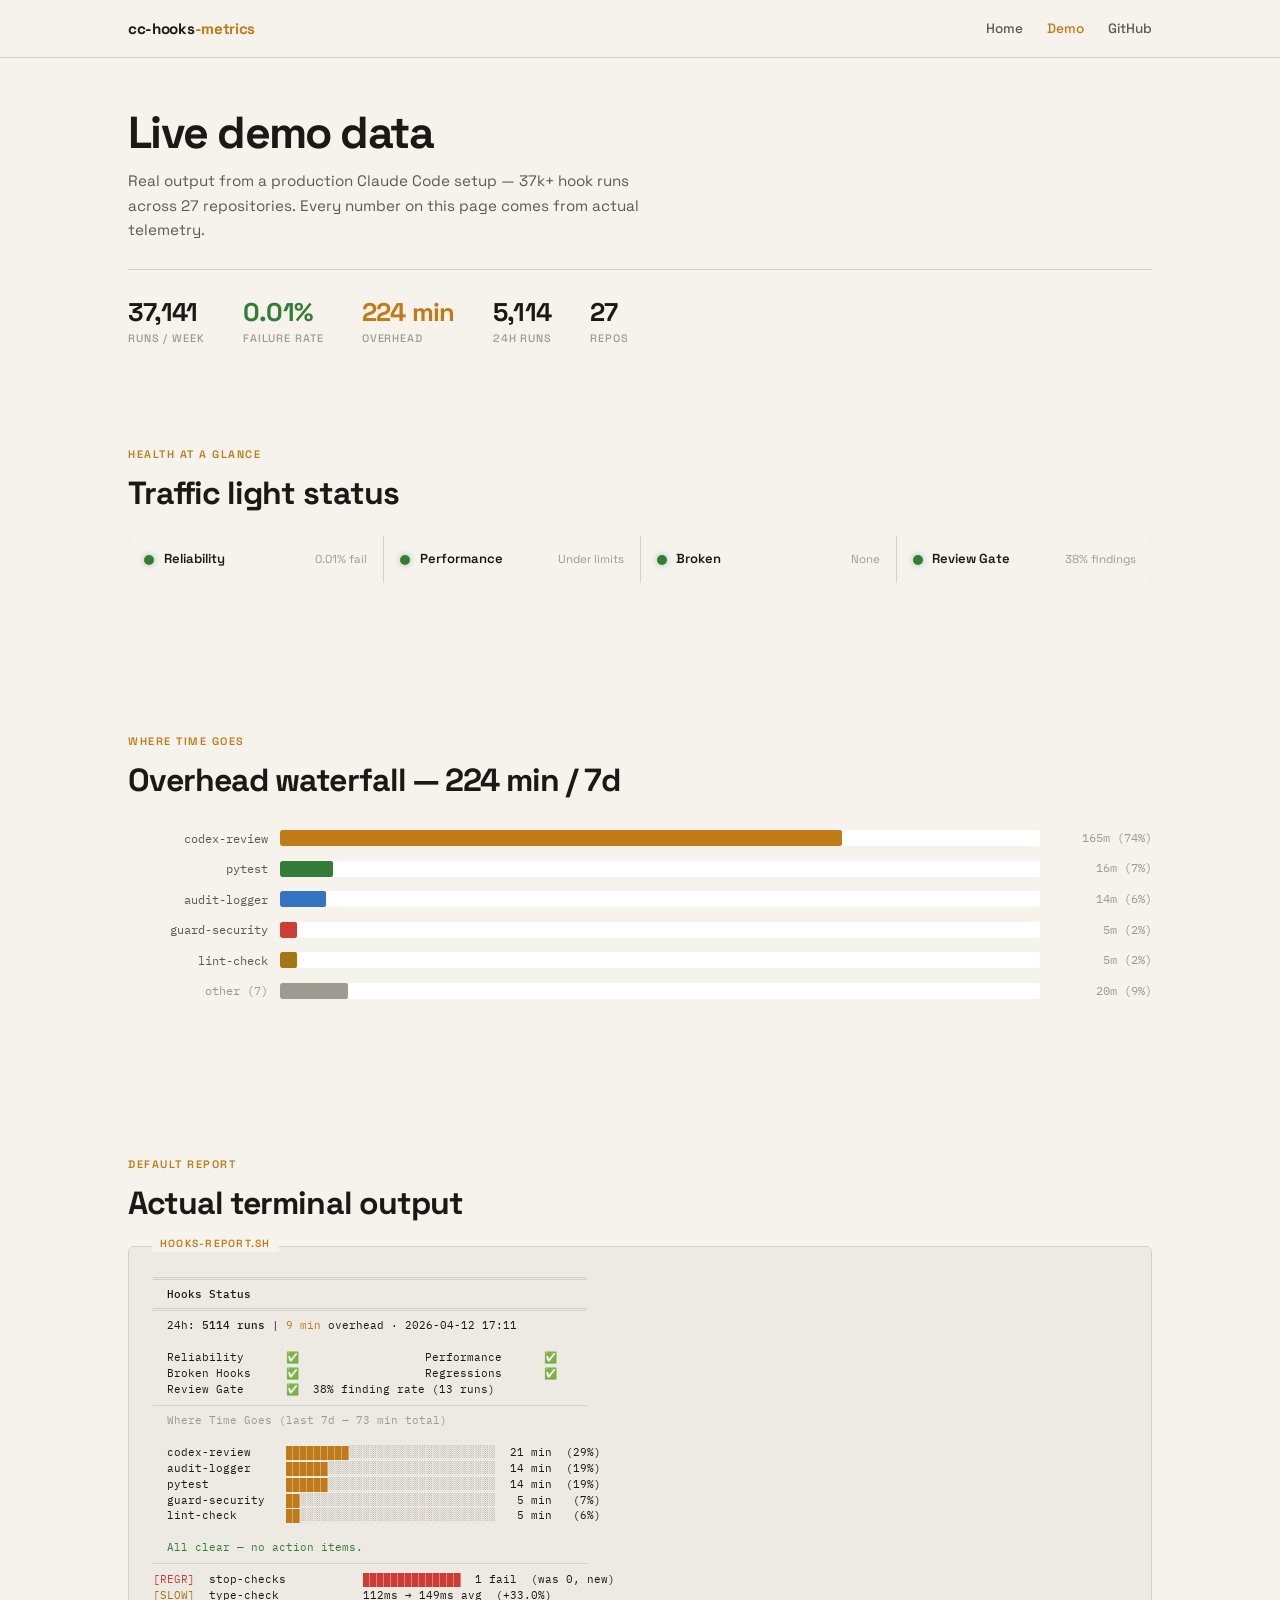
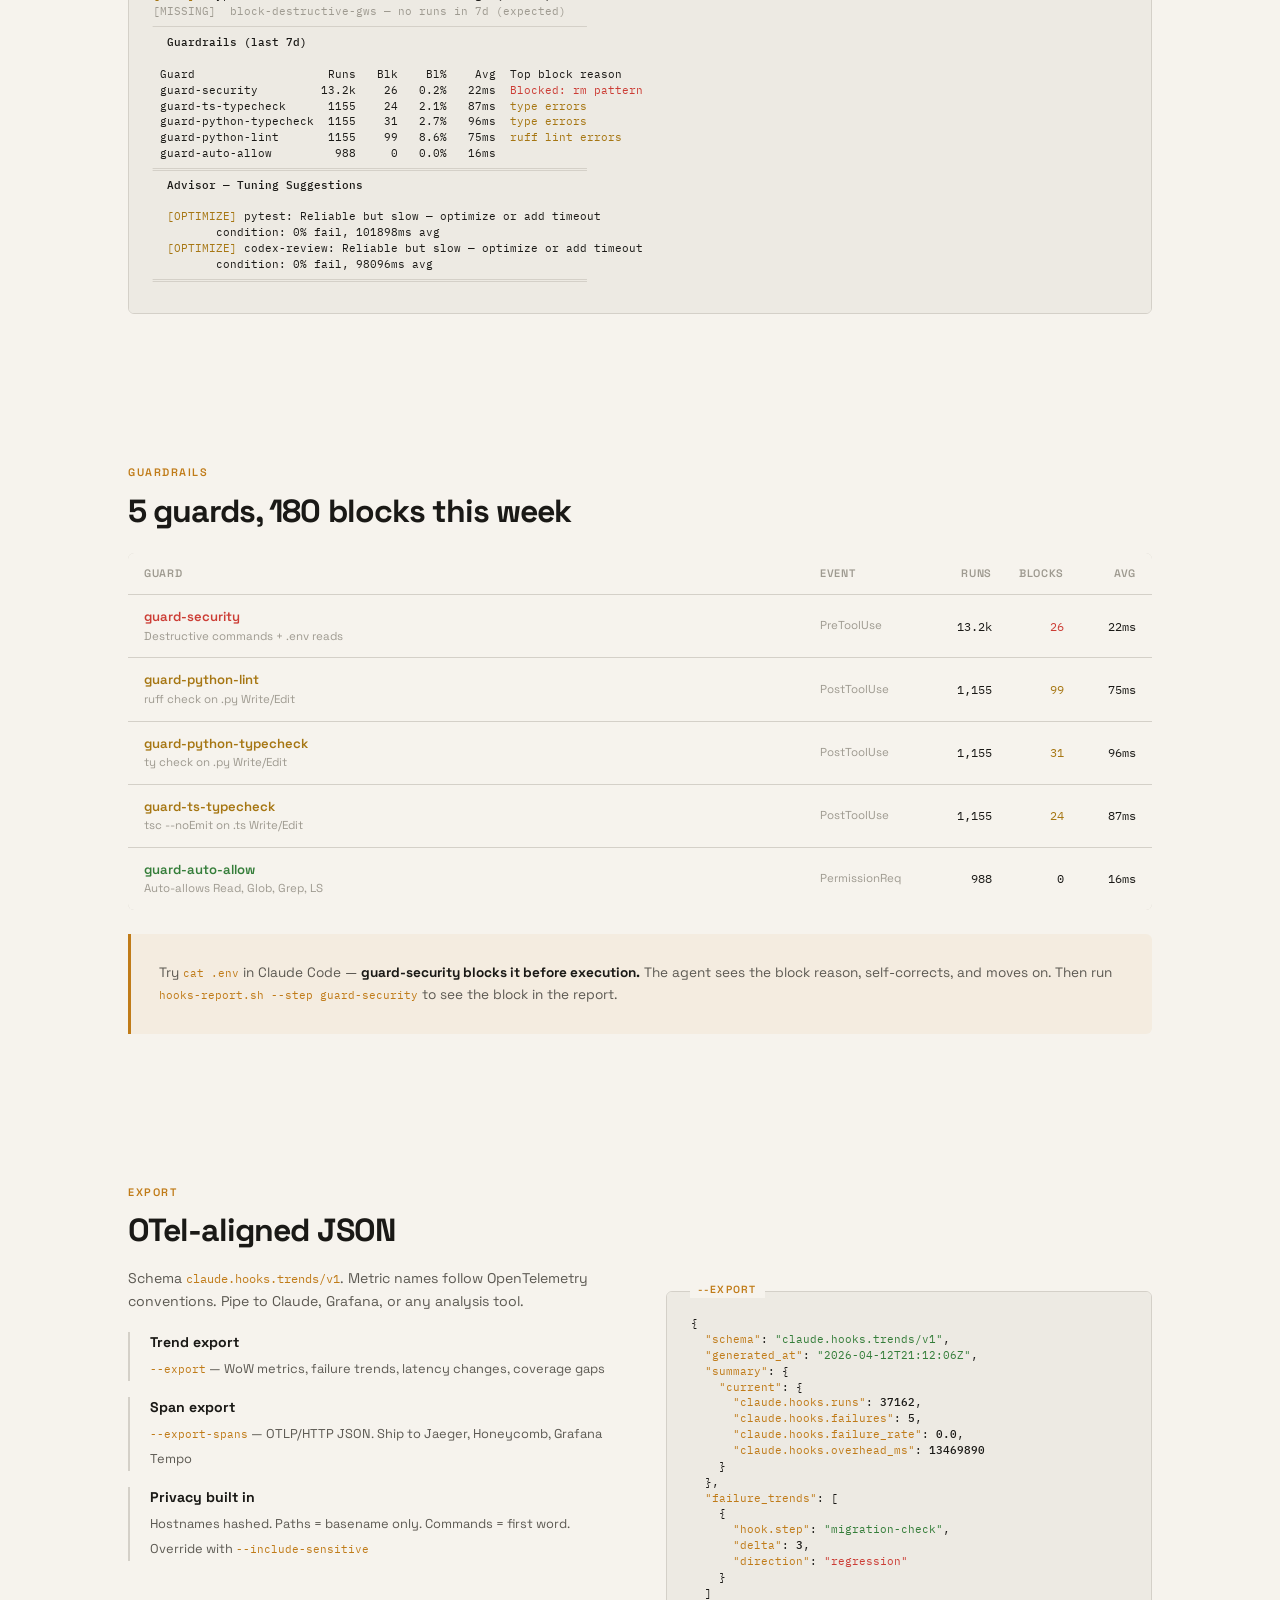
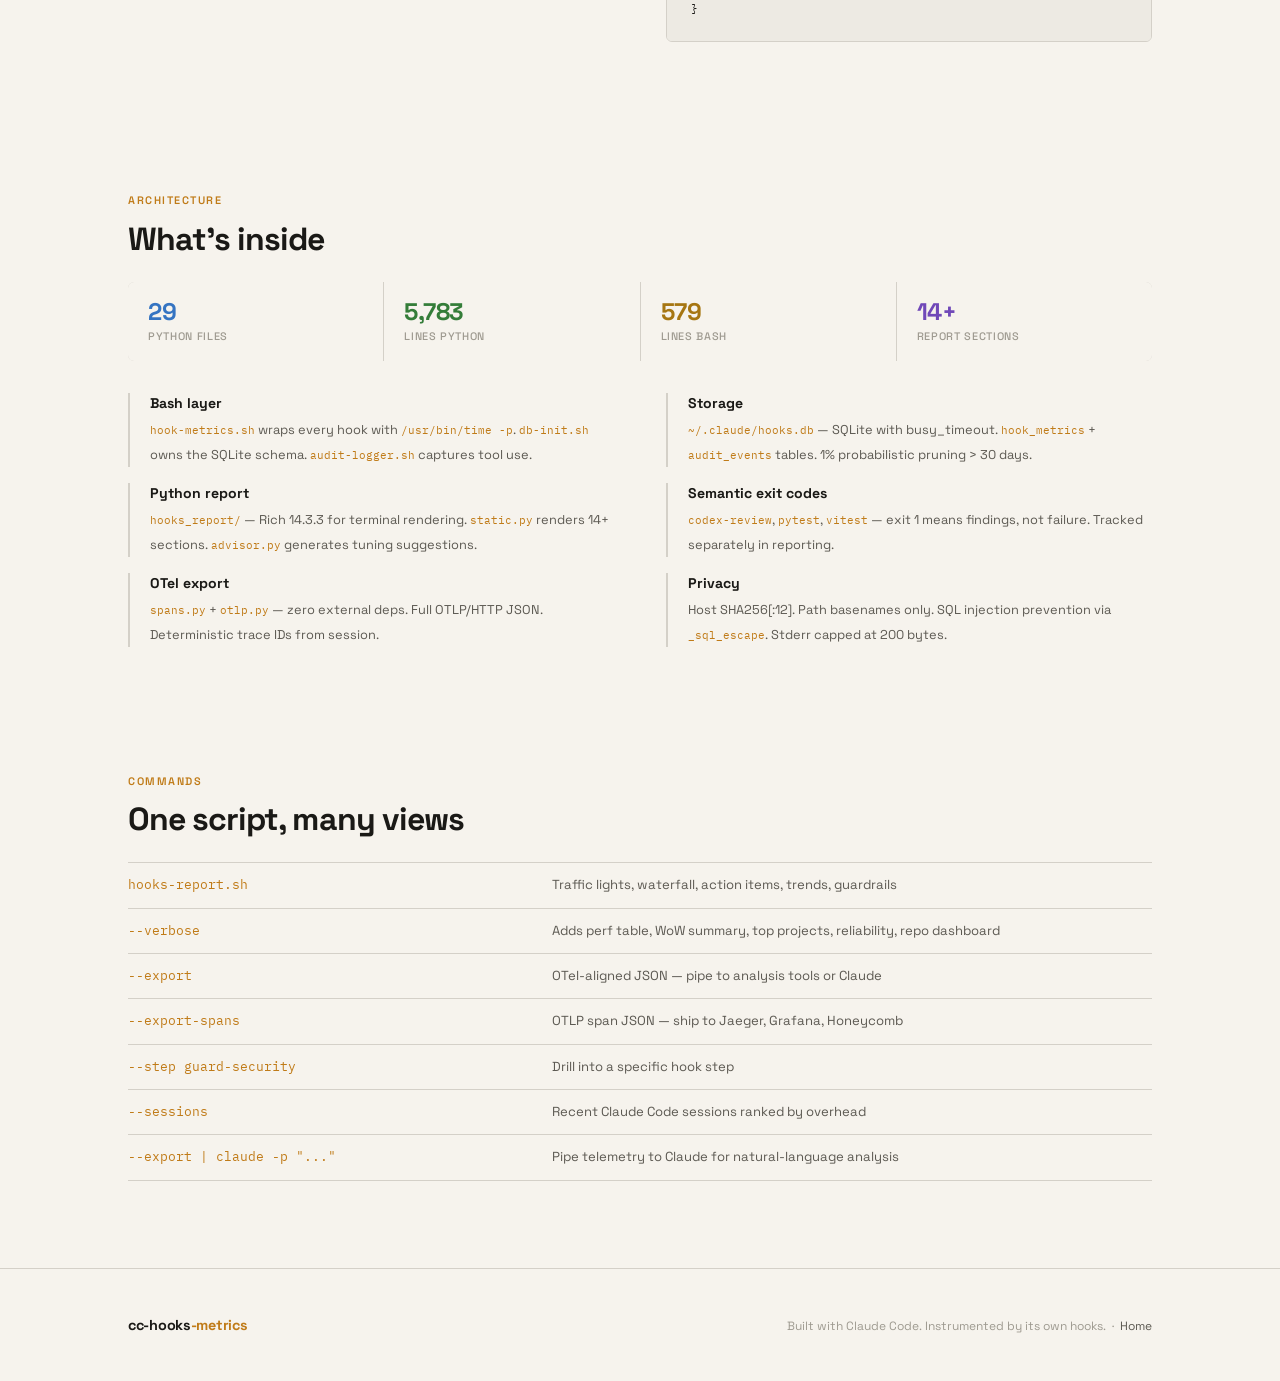
==== docs/demo.html @ d6f10c7b "docs: add design context and live demo pages Added design system documentation (users, brand persona" ====
<!DOCTYPE html>
<html lang="en">
<head>
<meta charset="UTF-8">
<meta name="viewport" content="width=device-width, initial-scale=1.0">
<title>cc-hooks-metrics — Live Demo</title>
<meta name="description" content="Live data from a production Claude Code setup — 37k+ hook runs, 5 guardrails, real terminal output.">
<link rel="preconnect" href="https://fonts.googleapis.com">
<link rel="preconnect" href="https://fonts.gstatic.com" crossorigin>
<link href="https://fonts.googleapis.com/css2?family=Space+Grotesk:wght@400;500;600;700&family=IBM+Plex+Mono:wght@400;500&display=swap" rel="stylesheet">
<style>
  /* ═══════════════════════════════════════
     SHARED THEME — warm observatory
     ═══════════════════════════════════════ */
  :root {
    color-scheme: dark light;
    --bg:           #0f0f0f;
    --bg-raised:    #1a1a18;
    --bg-inset:     #090908;
    --border:       #2a2a26;
    --text:         #ece8e0;
    --text-sub:     #9e9a90;
    --text-faint:   #5c5952;
    --accent:       #e09832;
    --accent-dim:   #b87a24;
    --accent-bg:    rgba(224,152,50,0.08);
    --red:          #e5534b;
    --green:        #57ab5a;
    --yellow:       #c69026;
    --blue:         #539bf5;
    --purple:       #986ee2;
    --code-bg:      #141412;
  }
  @media (prefers-color-scheme: light) {
    :root {
      --bg:           #f6f3ed;
      --bg-raised:    #ffffff;
      --bg-inset:     #edeae3;
      --border:       #d4d0c8;
      --text:         #1a1916;
      --text-sub:     #5c5952;
      --text-faint:   #9e9a90;
      --accent:       #c07b18;
      --accent-dim:   #9e6510;
      --accent-bg:    rgba(192,123,24,0.06);
      --red:          #cc3d35;
      --green:        #347d39;
      --yellow:       #a67612;
      --blue:         #3574c2;
      --purple:       #7048b8;
      --code-bg:      #edeae3;
    }
  }

  /* ═══════════════════════════════════════
     RESET + BASE
     ═══════════════════════════════════════ */
  *, *::before, *::after { margin: 0; padding: 0; box-sizing: border-box; }
  body {
    font-family: 'Space Grotesk', system-ui, sans-serif;
    background: var(--bg);
    color: var(--text);
    line-height: 1.55;
    -webkit-font-smoothing: antialiased;
    overflow-x: hidden;
  }
  ::selection { background: var(--accent); color: var(--bg); }

  .wrap {
    max-width: 1120px;
    margin: 0 auto;
    padding-inline: clamp(1.25rem, 4vw, 3rem);
  }
  .mono {
    font-family: 'IBM Plex Mono', monospace;
    font-size: 0.88em;
  }

  /* ═══════════════════════════════════════
     NAV
     ═══════════════════════════════════════ */
  nav {
    position: fixed;
    top: 0; left: 0; right: 0;
    z-index: 100;
    padding: 1rem 0;
    background: color-mix(in oklch, var(--bg) 85%, transparent);
    backdrop-filter: blur(12px);
    -webkit-backdrop-filter: blur(12px);
    border-bottom: 1px solid var(--border);
  }
  nav .wrap { display: flex; align-items: center; justify-content: space-between; }
  nav .logo {
    font-weight: 700; font-size: 0.95rem; letter-spacing: -0.02em;
    text-decoration: none; color: var(--text);
  }
  nav .logo span { color: var(--accent); }
  nav .links { display: flex; gap: 1.5rem; align-items: center; list-style: none; }
  nav .links a {
    color: var(--text-sub); text-decoration: none; font-size: 0.85rem;
    font-weight: 500; transition: color 0.15s;
  }
  nav .links a:hover { color: var(--text); }
  nav .links a.active { color: var(--accent); }

  /* ═══════════════════════════════════════
     HERO — compact for demo page
     ═══════════════════════════════════════ */
  .hero {
    padding-top: clamp(6rem, 12vh, 8rem);
    padding-bottom: clamp(2rem, 4vh, 3rem);
  }
  .hero h1 {
    font-size: clamp(1.8rem, 4vw, 2.8rem);
    font-weight: 700;
    line-height: 1.1;
    letter-spacing: -0.035em;
    margin-bottom: 0.75rem;
  }
  .hero p {
    font-size: clamp(0.95rem, 1.1vw, 1.05rem);
    color: var(--text-sub);
    max-width: 52ch;
    line-height: 1.6;
  }

  /* ═══════════════════════════════════════
     TICKER
     ═══════════════════════════════════════ */
  .ticker {
    display: flex;
    gap: clamp(1.5rem, 3vw, 3rem);
    padding-top: clamp(1.5rem, 3vh, 2rem);
    margin-top: clamp(1.5rem, 3vh, 2rem);
    border-top: 1px solid var(--border);
    flex-wrap: wrap;
  }
  .ticker-item { display: flex; flex-direction: column; }
  .ticker-val {
    font-size: clamp(1.4rem, 2vw, 1.8rem);
    font-weight: 700; letter-spacing: -0.03em; line-height: 1.2;
  }
  .ticker-label {
    font-size: 0.68rem; font-weight: 500; text-transform: uppercase;
    letter-spacing: 0.08em; color: var(--text-faint); margin-top: 0.15rem;
  }

  /* ═══════════════════════════════════════
     SECTIONS
     ═══════════════════════════════════════ */
  .section { padding-block: clamp(3rem, 7vh, 5rem); }
  .section-label {
    font-size: 0.68rem; font-weight: 600; text-transform: uppercase;
    letter-spacing: 0.14em; color: var(--accent); margin-bottom: 0.75rem;
  }
  .section h2 {
    font-size: clamp(1.4rem, 2.5vw, 2rem);
    font-weight: 700; letter-spacing: -0.03em; line-height: 1.15;
    margin-bottom: clamp(1rem, 2vh, 1.5rem);
  }

  /* ═══════════════════════════════════════
     TRAFFIC LIGHTS
     ═══════════════════════════════════════ */
  .traffic-grid {
    display: flex;
    gap: 0;
    margin: 1.5rem 0;
    background: var(--border);
    border-radius: 6px;
    overflow: hidden;
  }
  .traffic-item {
    flex: 1;
    display: flex;
    align-items: center;
    gap: 0.6rem;
    padding: 0.85rem 1rem;
    background: var(--bg);
    min-width: 0;
  }
  .traffic-item + .traffic-item { border-left: 1px solid var(--border); }
  @media (max-width: 700px) {
    .traffic-grid { flex-direction: column; }
    .traffic-item + .traffic-item { border-left: none; border-top: 1px solid var(--border); }
  }
  .tl-dot {
    width: 10px; height: 10px; border-radius: 50%; flex-shrink: 0;
  }
  .tl-dot.green { background: var(--green); box-shadow: 0 0 6px color-mix(in oklch, var(--green) 40%, transparent); }
  .tl-dot.yellow { background: var(--yellow); box-shadow: 0 0 6px color-mix(in oklch, var(--yellow) 40%, transparent); }
  .tl-name { font-size: 0.82rem; font-weight: 600; white-space: nowrap; }
  .tl-detail { font-size: 0.72rem; color: var(--text-faint); margin-left: auto; white-space: nowrap; }

  /* ═══════════════════════════════════════
     WATERFALL BARS
     ═══════════════════════════════════════ */
  .waterfall { margin: 1.5rem 0; }
  .wf-row {
    display: grid;
    grid-template-columns: 140px 1fr 100px;
    gap: 0.75rem;
    align-items: center;
    padding: 0.35rem 0;
  }
  @media (max-width: 600px) {
    .wf-row { grid-template-columns: 100px 1fr 70px; }
  }
  .wf-label {
    font-family: 'IBM Plex Mono', monospace;
    font-size: 0.78rem;
    text-align: right;
    color: var(--text-sub);
  }
  .wf-track {
    height: 16px;
    background: var(--bg-raised);
    border-radius: 2px;
    overflow: hidden;
  }
  .wf-fill {
    height: 100%;
    border-radius: 2px;
    background: var(--accent);
  }
  .wf-val {
    font-family: 'IBM Plex Mono', monospace;
    font-size: 0.75rem;
    color: var(--text-faint);
    text-align: right;
  }

  /* ═══════════════════════════════════════
     SPECIMEN — terminal output
     ═══════════════════════════════════════ */
  .specimen { position: relative; margin: 1.5rem 0; }
  .specimen-label {
    position: absolute; top: -0.6rem; left: 1.5rem;
    font-size: 0.65rem; font-weight: 600; text-transform: uppercase;
    letter-spacing: 0.12em; color: var(--accent);
    background: var(--bg); padding: 0 0.5rem; z-index: 1;
  }
  .specimen-frame {
    border: 1px solid var(--border); border-radius: 6px; overflow: hidden;
  }
  .specimen-frame pre {
    font-family: 'IBM Plex Mono', monospace;
    font-size: clamp(0.66rem, 0.8vw, 0.75rem);
    line-height: 1.5;
    padding: clamp(1rem, 2vw, 1.5rem);
    overflow-x: auto;
    background: var(--code-bg);
    color: var(--text);
  }
  .s-dim    { color: var(--text-faint); }
  .s-accent { color: var(--accent); }
  .s-green  { color: var(--green); }
  .s-red    { color: var(--red); }
  .s-yellow { color: var(--yellow); }
  .s-blue   { color: var(--blue); }
  .s-bold   { font-weight: 500; }
  .s-line   { color: var(--border); }

  /* ═══════════════════════════════════════
     GUARDRAILS — stacked rows
     ═══════════════════════════════════════ */
  .guards {
    display: flex; flex-direction: column; gap: 1px;
    background: var(--border); border-radius: 6px; overflow: hidden;
    margin: 1.5rem 0;
  }
  .guard-row {
    display: grid;
    grid-template-columns: 1fr 100px 60px 60px 60px;
    gap: 0.75rem;
    padding: 0.75rem 1rem;
    background: var(--bg);
    align-items: center;
    transition: background 0.15s;
    font-size: 0.82rem;
  }
  .guard-row:hover { background: var(--bg-raised); }
  .guard-head { color: var(--text-faint); font-size: 0.68rem; font-weight: 600; text-transform: uppercase; letter-spacing: 0.06em; }
  .guard-head.guard-row:hover { background: var(--bg); }
  @media (max-width: 650px) {
    .guard-row { grid-template-columns: 1fr 60px 60px; }
    .guard-row .hide-sm { display: none; }
  }
  .g-name { font-weight: 600; }
  .g-sub { font-size: 0.72rem; color: var(--text-faint); }
  .g-val { font-family: 'IBM Plex Mono', monospace; font-size: 0.78rem; text-align: right; }

  /* ═══════════════════════════════════════
     DATA GRID — stats in 2-col
     ═══════════════════════════════════════ */
  .data-two {
    display: grid;
    grid-template-columns: 1fr 1fr;
    gap: clamp(2rem, 4vw, 4rem);
    align-items: start;
  }
  @media (max-width: 768px) {
    .data-two { grid-template-columns: 1fr; }
  }

  /* ═══════════════════════════════════════
     CALLOUT
     ═══════════════════════════════════════ */
  .callout {
    padding: clamp(1.25rem, 2.5vw, 1.75rem);
    border-left: 3px solid var(--accent);
    background: var(--accent-bg);
    border-radius: 0 6px 6px 0;
    margin: 1.5rem 0;
    font-size: 0.85rem;
    color: var(--text-sub);
    line-height: 1.6;
  }
  .callout strong { color: var(--text); }
  .callout code {
    font-family: 'IBM Plex Mono', monospace;
    font-size: 0.84em; color: var(--accent);
  }

  /* ═══════════════════════════════════════
     ARCH LIST
     ═══════════════════════════════════════ */
  .arch-list {
    list-style: none;
    display: flex;
    flex-direction: column;
    gap: 1rem;
  }
  .arch-list li {
    padding-left: 1.25rem;
    border-left: 2px solid var(--border);
    transition: border-color 0.2s;
  }
  .arch-list li:hover { border-left-color: var(--accent); }
  .arch-list strong { display: block; font-size: 0.88rem; margin-bottom: 0.15rem; }
  .arch-list span { font-size: 0.8rem; color: var(--text-sub); line-height: 1.5; }
  .arch-list code {
    font-family: 'IBM Plex Mono', monospace;
    font-size: 0.84em; color: var(--accent);
  }

  /* ═══════════════════════════════════════
     COMMANDS
     ═══════════════════════════════════════ */
  .cmd-list { display: flex; flex-direction: column; margin: 1.5rem 0; }
  .cmd-row {
    display: grid; grid-template-columns: 1fr 1.5fr;
    gap: 1.5rem; padding: 0.75rem 0;
    border-bottom: 1px solid var(--border); align-items: baseline;
  }
  .cmd-row:first-child { border-top: 1px solid var(--border); }
  @media (max-width: 600px) { .cmd-row { grid-template-columns: 1fr; gap: 0.2rem; } }
  .cmd-code { font-family: 'IBM Plex Mono', monospace; font-size: 0.82rem; color: var(--accent); }
  .cmd-desc { font-size: 0.82rem; color: var(--text-sub); }

  /* ═══════════════════════════════════════
     NUMBERS ROW
     ═══════════════════════════════════════ */
  .numbers {
    display: flex;
    gap: 0;
    background: var(--border);
    border-radius: 6px;
    overflow: hidden;
    margin: 1.5rem 0;
    flex-wrap: wrap;
  }
  .num-item {
    flex: 1;
    min-width: 100px;
    padding: 1rem 1.25rem;
    background: var(--bg);
    border-right: 1px solid var(--border);
  }
  .num-item:last-child { border-right: none; }
  .num-val {
    font-size: 1.5rem; font-weight: 700; letter-spacing: -0.02em; line-height: 1.2;
  }
  .num-label {
    font-size: 0.68rem; font-weight: 500; text-transform: uppercase;
    letter-spacing: 0.06em; color: var(--text-faint); margin-top: 0.1rem;
  }

  /* ═══════════════════════════════════════
     FOOTER
     ═══════════════════════════════════════ */
  footer {
    padding: clamp(2.5rem, 5vh, 4rem) 0;
    border-top: 1px solid var(--border);
  }
  .footer-inner {
    display: flex; justify-content: space-between; align-items: baseline;
    flex-wrap: wrap; gap: 1rem;
  }
  footer .logo { font-weight: 700; font-size: 0.9rem; letter-spacing: -0.02em; }
  footer .logo span { color: var(--accent); }
  footer .meta { font-size: 0.75rem; color: var(--text-faint); }
  footer a { color: var(--text-sub); text-decoration: none; transition: color 0.15s; }
  footer a:hover { color: var(--text); }

  /* ═══════════════════════════════════════
     REVEAL ANIMATION
     ═══════════════════════════════════════ */
  @media (prefers-reduced-motion: no-preference) {
    .reveal {
      opacity: 0; transform: translateY(16px);
      transition: opacity 0.5s ease, transform 0.5s ease;
    }
    .reveal.visible { opacity: 1; transform: translateY(0); }
    .reveal-d1 { transition-delay: 0.08s; }
    .reveal-d2 { transition-delay: 0.16s; }
    .reveal-d3 { transition-delay: 0.24s; }
  }
  @media (prefers-reduced-motion: reduce) {
    .reveal { opacity: 1; transform: none; }
  }
</style>
</head>
<body>

<!-- NAV -->
<nav>
  <div class="wrap">
    <a class="logo" href="index.html">cc-hooks<span>-metrics</span></a>
    <ul class="links">
      <li><a href="index.html">Home</a></li>
      <li><a href="demo.html" class="active">Demo</a></li>
      <li><a href="https://github.com/randallnoval/cc-hooks-metrics">GitHub</a></li>
    </ul>
  </div>
</nav>

<!-- HERO -->
<section class="hero wrap">
  <h1 class="reveal">Live demo data</h1>
  <p class="reveal reveal-d1">Real output from a production Claude Code setup — 37k+ hook runs across 27 repositories. Every number on this page comes from actual telemetry.</p>
  <div class="ticker reveal reveal-d2">
    <div class="ticker-item">
      <span class="ticker-val">37,141</span>
      <span class="ticker-label">Runs / week</span>
    </div>
    <div class="ticker-item">
      <span class="ticker-val" style="color:var(--green)">0.01%</span>
      <span class="ticker-label">Failure rate</span>
    </div>
    <div class="ticker-item">
      <span class="ticker-val" style="color:var(--accent)">224 min</span>
      <span class="ticker-label">Overhead</span>
    </div>
    <div class="ticker-item">
      <span class="ticker-val">5,114</span>
      <span class="ticker-label">24h runs</span>
    </div>
    <div class="ticker-item">
      <span class="ticker-val">27</span>
      <span class="ticker-label">Repos</span>
    </div>
  </div>
</section>

<!-- HEALTH STATUS -->
<section class="section wrap">
  <div class="section-label reveal">Health at a glance</div>
  <h2 class="reveal">Traffic light status</h2>

  <div class="traffic-grid reveal reveal-d1">
    <div class="traffic-item">
      <div class="tl-dot green"></div>
      <span class="tl-name">Reliability</span>
      <span class="tl-detail">0.01% fail</span>
    </div>
    <div class="traffic-item">
      <div class="tl-dot green"></div>
      <span class="tl-name">Performance</span>
      <span class="tl-detail">Under limits</span>
    </div>
    <div class="traffic-item">
      <div class="tl-dot green"></div>
      <span class="tl-name">Broken</span>
      <span class="tl-detail">None</span>
    </div>
    <div class="traffic-item">
      <div class="tl-dot green"></div>
      <span class="tl-name">Review Gate</span>
      <span class="tl-detail">38% findings</span>
    </div>
  </div>
</section>

<!-- OVERHEAD WATERFALL -->
<section class="section wrap">
  <div class="section-label reveal">Where time goes</div>
  <h2 class="reveal">Overhead waterfall — 224 min / 7d</h2>

  <div class="waterfall reveal reveal-d1">
    <div class="wf-row">
      <span class="wf-label">codex-review</span>
      <div class="wf-track"><div class="wf-fill" style="width:74%;"></div></div>
      <span class="wf-val">165m (74%)</span>
    </div>
    <div class="wf-row">
      <span class="wf-label">pytest</span>
      <div class="wf-track"><div class="wf-fill" style="width:7%; background:var(--green);"></div></div>
      <span class="wf-val">16m (7%)</span>
    </div>
    <div class="wf-row">
      <span class="wf-label">audit-logger</span>
      <div class="wf-track"><div class="wf-fill" style="width:6%; background:var(--blue);"></div></div>
      <span class="wf-val">14m (6%)</span>
    </div>
    <div class="wf-row">
      <span class="wf-label">guard-security</span>
      <div class="wf-track"><div class="wf-fill" style="width:2.3%; background:var(--red);"></div></div>
      <span class="wf-val">5m (2%)</span>
    </div>
    <div class="wf-row">
      <span class="wf-label">lint-check</span>
      <div class="wf-track"><div class="wf-fill" style="width:2.2%; background:var(--yellow);"></div></div>
      <span class="wf-val">5m (2%)</span>
    </div>
    <div class="wf-row">
      <span class="wf-label" style="color:var(--text-faint)">other (7)</span>
      <div class="wf-track"><div class="wf-fill" style="width:9%; background:var(--text-faint);"></div></div>
      <span class="wf-val">20m (9%)</span>
    </div>
  </div>
</section>

<!-- TERMINAL OUTPUT -->
<section class="section wrap">
  <div class="section-label reveal">Default report</div>
  <h2 class="reveal">Actual terminal output</h2>

  <div class="specimen reveal reveal-d1">
    <span class="specimen-label">hooks-report.sh</span>
    <div class="specimen-frame">
      <pre><span class="s-line">══════════════════════════════════════════════════════════════</span>
<span class="s-bold">  Hooks Status</span>
<span class="s-line">══════════════════════════════════════════════════════════════</span>
  24h: <span class="s-bold">5114 runs</span> | <span class="s-accent">9 min</span> overhead · 2026-04-12 17:11

  Reliability      <span class="s-green">✅</span>                  Performance      <span class="s-green">✅</span>
  Broken Hooks     <span class="s-green">✅</span>                  Regressions      <span class="s-green">✅</span>
  Review Gate      <span class="s-green">✅</span>  38% finding rate (13 runs)
<span class="s-line">──────────────────────────────────────────────────────────────</span>
<span class="s-dim">  Where Time Goes (last 7d — 73 min total)</span>

  codex-review     <span class="s-accent">█████████</span><span class="s-dim">░░░░░░░░░░░░░░░░░░░░░</span>  21 min  (29%)
  audit-logger     <span class="s-accent">██████</span><span class="s-dim">░░░░░░░░░░░░░░░░░░░░░░░░</span>  14 min  (19%)
  pytest           <span class="s-accent">██████</span><span class="s-dim">░░░░░░░░░░░░░░░░░░░░░░░░</span>  14 min  (19%)
  guard-security   <span class="s-accent">██</span><span class="s-dim">░░░░░░░░░░░░░░░░░░░░░░░░░░░░</span>   5 min   (7%)
  lint-check       <span class="s-accent">██</span><span class="s-dim">░░░░░░░░░░░░░░░░░░░░░░░░░░░░</span>   5 min   (6%)

  <span class="s-green">All clear — no action items.</span>
<span class="s-line">──────────────────────────────────────────────────────────────</span>
<span class="s-red">[REGR]</span>  stop-checks           <span class="s-red">██████████████</span>  1 fail  (was 0, new)
<span class="s-yellow">[SLOW]</span>  type-check            112ms → 149ms avg  (+33.0%)
<span class="s-dim">[MISSING]  block-destructive-gws — no runs in 7d (expected)</span>
<span class="s-line">──────────────────────────────────────────────────────────────</span>
<span class="s-bold">  Guardrails (last 7d)</span>

 Guard                   Runs   Blk    Bl%    Avg  Top block reason
 guard-security         13.2k    26   0.2%   22ms  <span class="s-red">Blocked: rm pattern</span>
 guard-ts-typecheck      1155    24   2.1%   87ms  <span class="s-yellow">type errors</span>
 guard-python-typecheck  1155    31   2.7%   96ms  <span class="s-yellow">type errors</span>
 guard-python-lint       1155    99   8.6%   75ms  <span class="s-yellow">ruff lint errors</span>
 guard-auto-allow         988     0   0.0%   16ms
<span class="s-line">══════════════════════════════════════════════════════════════</span>
<span class="s-bold">  Advisor — Tuning Suggestions</span>

  <span class="s-yellow">[OPTIMIZE]</span> pytest: Reliable but slow — optimize or add timeout
         condition: 0% fail, 101898ms avg
  <span class="s-yellow">[OPTIMIZE]</span> codex-review: Reliable but slow — optimize or add timeout
         condition: 0% fail, 98096ms avg
<span class="s-line">══════════════════════════════════════════════════════════════</span></pre>
    </div>
  </div>
</section>

<!-- GUARDRAILS DETAIL -->
<section class="section wrap">
  <div class="section-label reveal">Guardrails</div>
  <h2 class="reveal">5 guards, 180 blocks this week</h2>

  <div class="guards reveal reveal-d1">
    <div class="guard-row guard-head">
      <div>Guard</div>
      <div class="hide-sm">Event</div>
      <div style="text-align:right">Runs</div>
      <div style="text-align:right">Blocks</div>
      <div style="text-align:right">Avg</div>
    </div>
    <div class="guard-row">
      <div>
        <div class="g-name" style="color:var(--red)">guard-security</div>
        <div class="g-sub">Destructive commands + .env reads</div>
      </div>
      <div class="g-sub hide-sm">PreToolUse</div>
      <div class="g-val">13.2k</div>
      <div class="g-val" style="color:var(--red)">26</div>
      <div class="g-val">22ms</div>
    </div>
    <div class="guard-row">
      <div>
        <div class="g-name" style="color:var(--yellow)">guard-python-lint</div>
        <div class="g-sub">ruff check on .py Write/Edit</div>
      </div>
      <div class="g-sub hide-sm">PostToolUse</div>
      <div class="g-val">1,155</div>
      <div class="g-val" style="color:var(--yellow)">99</div>
      <div class="g-val">75ms</div>
    </div>
    <div class="guard-row">
      <div>
        <div class="g-name" style="color:var(--yellow)">guard-python-typecheck</div>
        <div class="g-sub">ty check on .py Write/Edit</div>
      </div>
      <div class="g-sub hide-sm">PostToolUse</div>
      <div class="g-val">1,155</div>
      <div class="g-val" style="color:var(--yellow)">31</div>
      <div class="g-val">96ms</div>
    </div>
    <div class="guard-row">
      <div>
        <div class="g-name" style="color:var(--yellow)">guard-ts-typecheck</div>
        <div class="g-sub">tsc --noEmit on .ts Write/Edit</div>
      </div>
      <div class="g-sub hide-sm">PostToolUse</div>
      <div class="g-val">1,155</div>
      <div class="g-val" style="color:var(--yellow)">24</div>
      <div class="g-val">87ms</div>
    </div>
    <div class="guard-row">
      <div>
        <div class="g-name" style="color:var(--green)">guard-auto-allow</div>
        <div class="g-sub">Auto-allows Read, Glob, Grep, LS</div>
      </div>
      <div class="g-sub hide-sm">PermissionReq</div>
      <div class="g-val">988</div>
      <div class="g-val">0</div>
      <div class="g-val">16ms</div>
    </div>
  </div>

  <div class="callout reveal">
    Try <code>cat .env</code> in Claude Code — <strong>guard-security blocks it before execution.</strong>
    The agent sees the block reason, self-corrects, and moves on. Then run
    <code>hooks-report.sh --step guard-security</code> to see the block in the report.
  </div>
</section>

<!-- JSON EXPORT -->
<section class="section wrap">
  <div class="section-label reveal">Export</div>
  <h2 class="reveal">OTel-aligned JSON</h2>

  <div class="data-two">
    <div>
      <p style="color:var(--text-sub); font-size:0.88rem; line-height:1.6; margin-bottom:1.25rem;" class="reveal">
        Schema <code class="mono" style="color:var(--accent)">claude.hooks.trends/v1</code>. Metric names follow OpenTelemetry conventions. Pipe to Claude, Grafana, or any analysis tool.
      </p>
      <ul class="arch-list">
        <li class="reveal">
          <strong>Trend export</strong>
          <span><code>--export</code> — WoW metrics, failure trends, latency changes, coverage gaps</span>
        </li>
        <li class="reveal reveal-d1">
          <strong>Span export</strong>
          <span><code>--export-spans</code> — OTLP/HTTP JSON. Ship to Jaeger, Honeycomb, Grafana Tempo</span>
        </li>
        <li class="reveal reveal-d2">
          <strong>Privacy built in</strong>
          <span>Hostnames hashed. Paths = basename only. Commands = first word. Override with <code>--include-sensitive</code></span>
        </li>
      </ul>
    </div>
    <div class="specimen reveal">
      <span class="specimen-label">--export</span>
      <div class="specimen-frame">
        <pre>{
  <span class="s-accent">"schema"</span>: <span class="s-green">"claude.hooks.trends/v1"</span>,
  <span class="s-accent">"generated_at"</span>: <span class="s-green">"2026-04-12T21:12:06Z"</span>,
  <span class="s-accent">"summary"</span>: {
    <span class="s-accent">"current"</span>: {
      <span class="s-accent">"claude.hooks.runs"</span>: <span class="s-bold">37162</span>,
      <span class="s-accent">"claude.hooks.failures"</span>: <span class="s-bold">5</span>,
      <span class="s-accent">"claude.hooks.failure_rate"</span>: <span class="s-bold">0.0</span>,
      <span class="s-accent">"claude.hooks.overhead_ms"</span>: <span class="s-bold">13469890</span>
    }
  },
  <span class="s-accent">"failure_trends"</span>: [
    {
      <span class="s-accent">"hook.step"</span>: <span class="s-green">"migration-check"</span>,
      <span class="s-accent">"delta"</span>: <span class="s-bold">3</span>,
      <span class="s-accent">"direction"</span>: <span class="s-red">"regression"</span>
    }
  ]
}</pre>
      </div>
    </div>
  </div>
</section>

<!-- ARCHITECTURE -->
<section class="section wrap">
  <div class="section-label reveal">Architecture</div>
  <h2 class="reveal">What's inside</h2>

  <div class="numbers reveal reveal-d1">
    <div class="num-item">
      <div class="num-val" style="color:var(--blue)">29</div>
      <div class="num-label">Python files</div>
    </div>
    <div class="num-item">
      <div class="num-val" style="color:var(--green)">5,783</div>
      <div class="num-label">Lines Python</div>
    </div>
    <div class="num-item">
      <div class="num-val" style="color:var(--yellow)">579</div>
      <div class="num-label">Lines Bash</div>
    </div>
    <div class="num-item">
      <div class="num-val" style="color:var(--purple)">14+</div>
      <div class="num-label">Report sections</div>
    </div>
  </div>

  <div class="data-two" style="margin-top:2rem;">
    <ul class="arch-list">
      <li class="reveal">
        <strong>Bash layer</strong>
        <span><code>hook-metrics.sh</code> wraps every hook with <code>/usr/bin/time -p</code>. <code>db-init.sh</code> owns the SQLite schema. <code>audit-logger.sh</code> captures tool use.</span>
      </li>
      <li class="reveal reveal-d1">
        <strong>Python report</strong>
        <span><code>hooks_report/</code> — Rich 14.3.3 for terminal rendering. <code>static.py</code> renders 14+ sections. <code>advisor.py</code> generates tuning suggestions.</span>
      </li>
      <li class="reveal reveal-d2">
        <strong>OTel export</strong>
        <span><code>spans.py</code> + <code>otlp.py</code> — zero external deps. Full OTLP/HTTP JSON. Deterministic trace IDs from session.</span>
      </li>
    </ul>
    <ul class="arch-list">
      <li class="reveal">
        <strong>Storage</strong>
        <span><code>~/.claude/hooks.db</code> — SQLite with busy_timeout. <code>hook_metrics</code> + <code>audit_events</code> tables. 1% probabilistic pruning > 30 days.</span>
      </li>
      <li class="reveal reveal-d1">
        <strong>Semantic exit codes</strong>
        <span><code>codex-review</code>, <code>pytest</code>, <code>vitest</code> — exit 1 means findings, not failure. Tracked separately in reporting.</span>
      </li>
      <li class="reveal reveal-d2">
        <strong>Privacy</strong>
        <span>Host SHA256[:12]. Path basenames only. SQL injection prevention via <code>_sql_escape</code>. Stderr capped at 200 bytes.</span>
      </li>
    </ul>
  </div>
</section>

<!-- COMMANDS -->
<section class="section wrap">
  <div class="section-label reveal">Commands</div>
  <h2 class="reveal">One script, many views</h2>

  <div class="cmd-list reveal reveal-d1">
    <div class="cmd-row">
      <span class="cmd-code">hooks-report.sh</span>
      <span class="cmd-desc">Traffic lights, waterfall, action items, trends, guardrails</span>
    </div>
    <div class="cmd-row">
      <span class="cmd-code">--verbose</span>
      <span class="cmd-desc">Adds perf table, WoW summary, top projects, reliability, repo dashboard</span>
    </div>
    <div class="cmd-row">
      <span class="cmd-code">--export</span>
      <span class="cmd-desc">OTel-aligned JSON — pipe to analysis tools or Claude</span>
    </div>
    <div class="cmd-row">
      <span class="cmd-code">--export-spans</span>
      <span class="cmd-desc">OTLP span JSON — ship to Jaeger, Grafana, Honeycomb</span>
    </div>
    <div class="cmd-row">
      <span class="cmd-code">--step guard-security</span>
      <span class="cmd-desc">Drill into a specific hook step</span>
    </div>
    <div class="cmd-row">
      <span class="cmd-code">--sessions</span>
      <span class="cmd-desc">Recent Claude Code sessions ranked by overhead</span>
    </div>
    <div class="cmd-row">
      <span class="cmd-code">--export | claude -p "..."</span>
      <span class="cmd-desc">Pipe telemetry to Claude for natural-language analysis</span>
    </div>
  </div>
</section>

<!-- FOOTER -->
<footer>
  <div class="wrap">
    <div class="footer-inner">
      <div class="logo">cc-hooks<span>-metrics</span></div>
      <div class="meta">
        Built with Claude Code. Instrumented by its own hooks.
        &nbsp;&middot;&nbsp;
        <a href="index.html">Home</a>
      </div>
    </div>
  </div>
</footer>

<script>
if (!window.matchMedia('(prefers-reduced-motion: reduce)').matches) {
  const obs = new IntersectionObserver((entries) => {
    entries.forEach(e => { if (e.isIntersecting) { e.target.classList.add('visible'); obs.unobserve(e.target); }});
  }, { threshold: 0.12, rootMargin: '0px 0px -30px 0px' });
  document.querySelectorAll('.reveal').forEach(el => obs.observe(el));
}
</script>

</body>
</html>
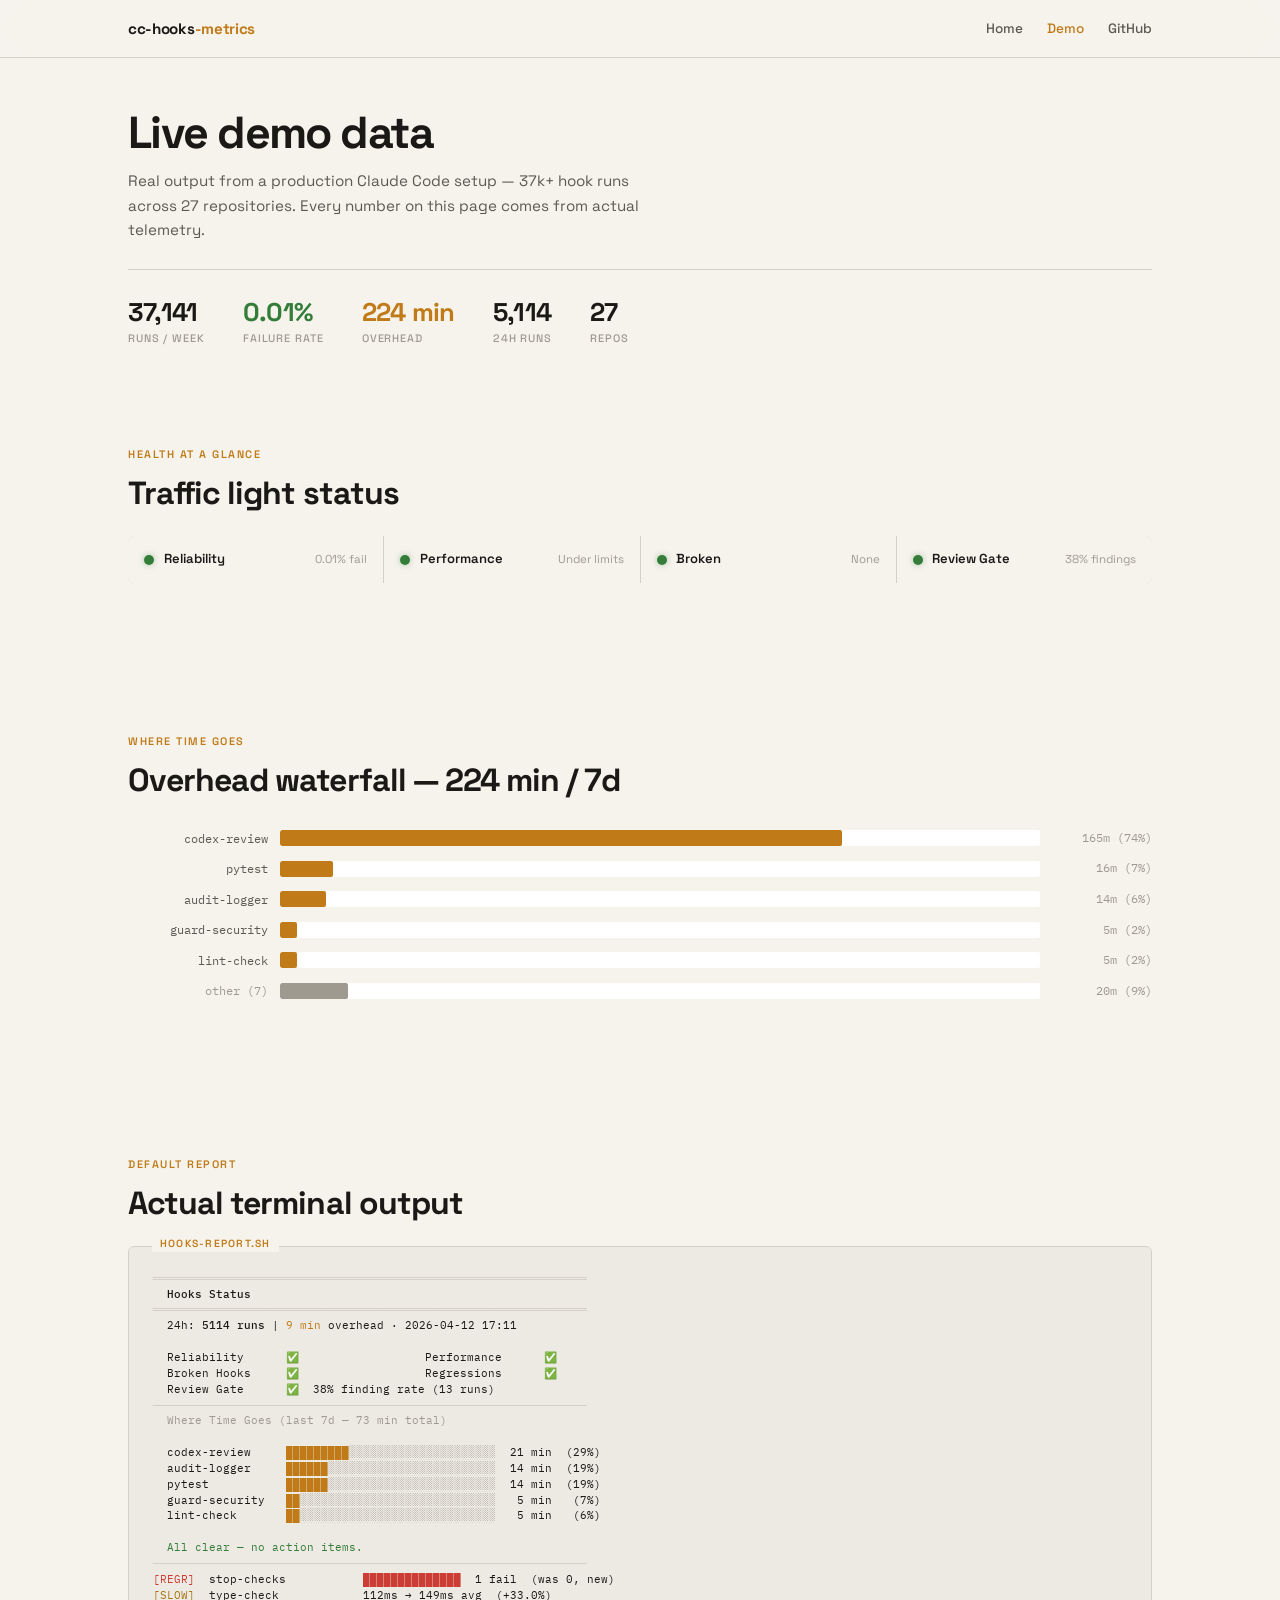
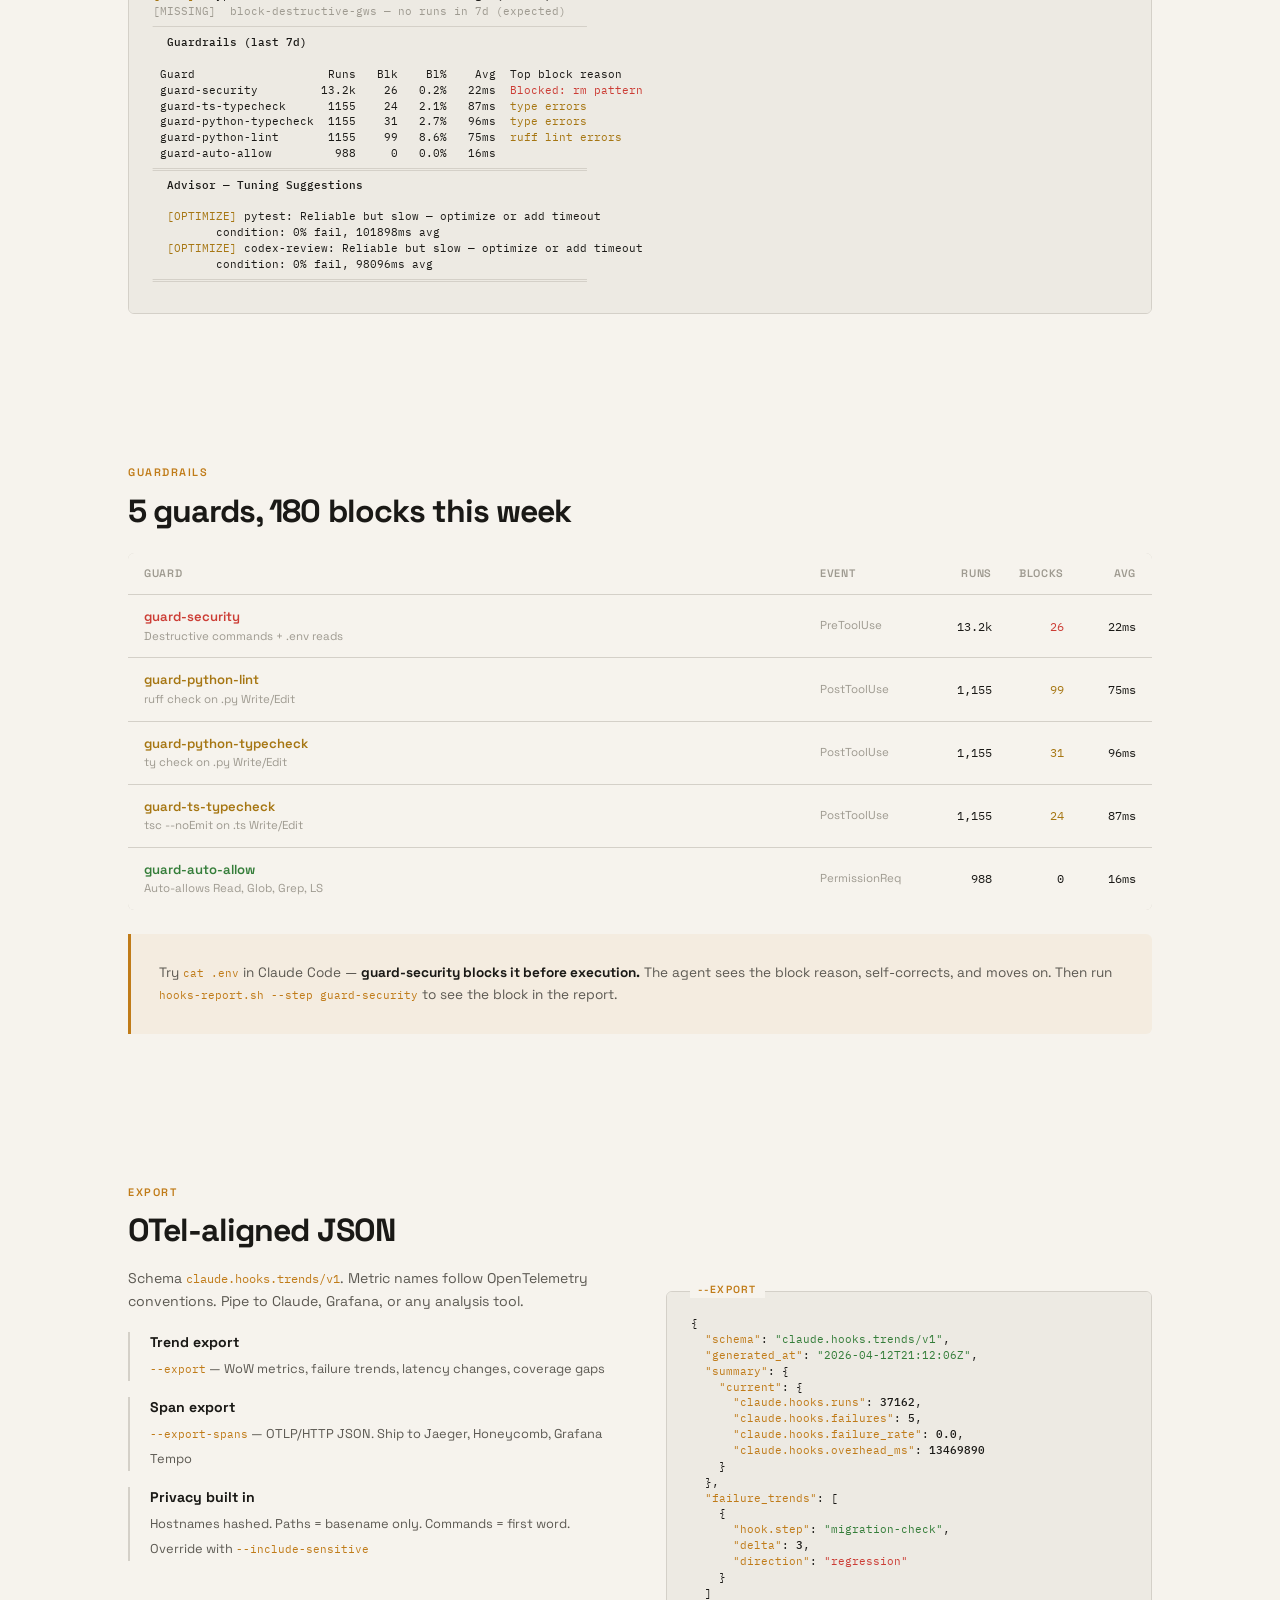
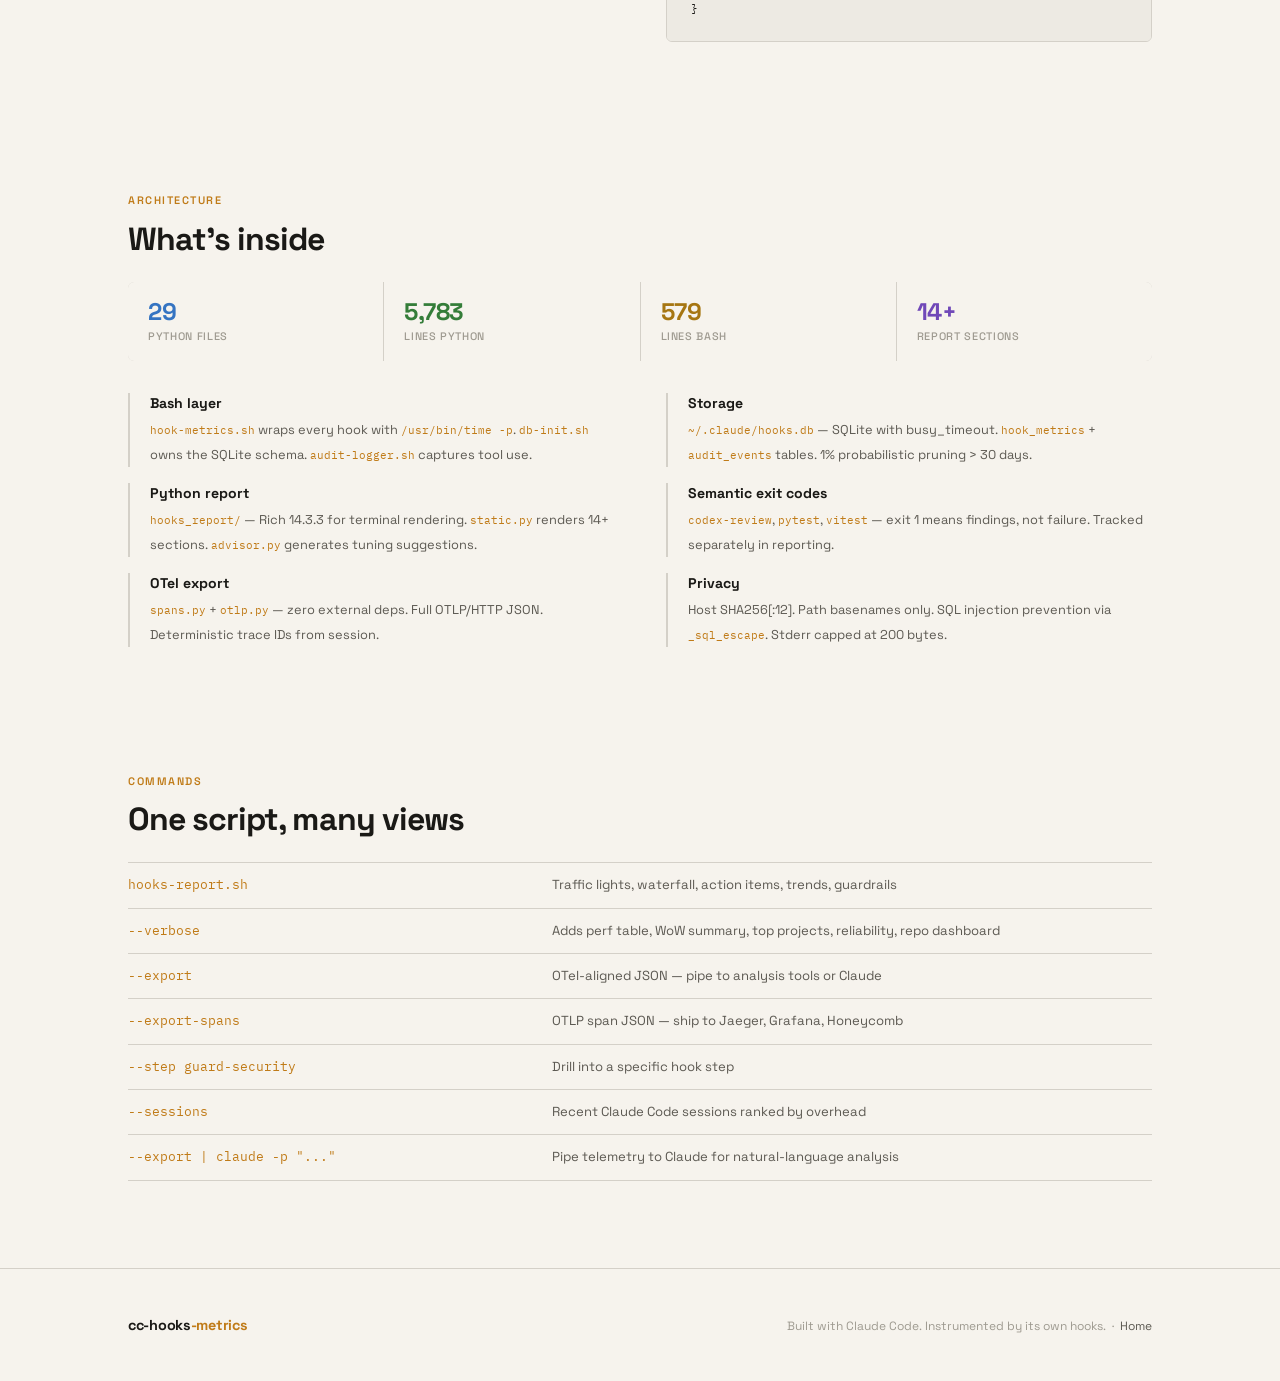
==== commit f74905f3: "fix: address PR review — consistent bar colors, typography docs, specimen accuracy - Waterfall bars " ====
--- a/docs/demo.html
+++ b/docs/demo.html
@@ -505,22 +505,22 @@
     </div>
     <div class="wf-row">
       <span class="wf-label">pytest</span>
-      <div class="wf-track"><div class="wf-fill" style="width:7%; background:var(--green);"></div></div>
+      <div class="wf-track"><div class="wf-fill" style="width:7%;"></div></div>
       <span class="wf-val">16m (7%)</span>
     </div>
     <div class="wf-row">
       <span class="wf-label">audit-logger</span>
-      <div class="wf-track"><div class="wf-fill" style="width:6%; background:var(--blue);"></div></div>
+      <div class="wf-track"><div class="wf-fill" style="width:6%;"></div></div>
       <span class="wf-val">14m (6%)</span>
     </div>
     <div class="wf-row">
       <span class="wf-label">guard-security</span>
-      <div class="wf-track"><div class="wf-fill" style="width:2.3%; background:var(--red);"></div></div>
+      <div class="wf-track"><div class="wf-fill" style="width:2.3%;"></div></div>
       <span class="wf-val">5m (2%)</span>
     </div>
     <div class="wf-row">
       <span class="wf-label">lint-check</span>
-      <div class="wf-track"><div class="wf-fill" style="width:2.2%; background:var(--yellow);"></div></div>
+      <div class="wf-track"><div class="wf-fill" style="width:2.2%;"></div></div>
       <span class="wf-val">5m (2%)</span>
     </div>
     <div class="wf-row">
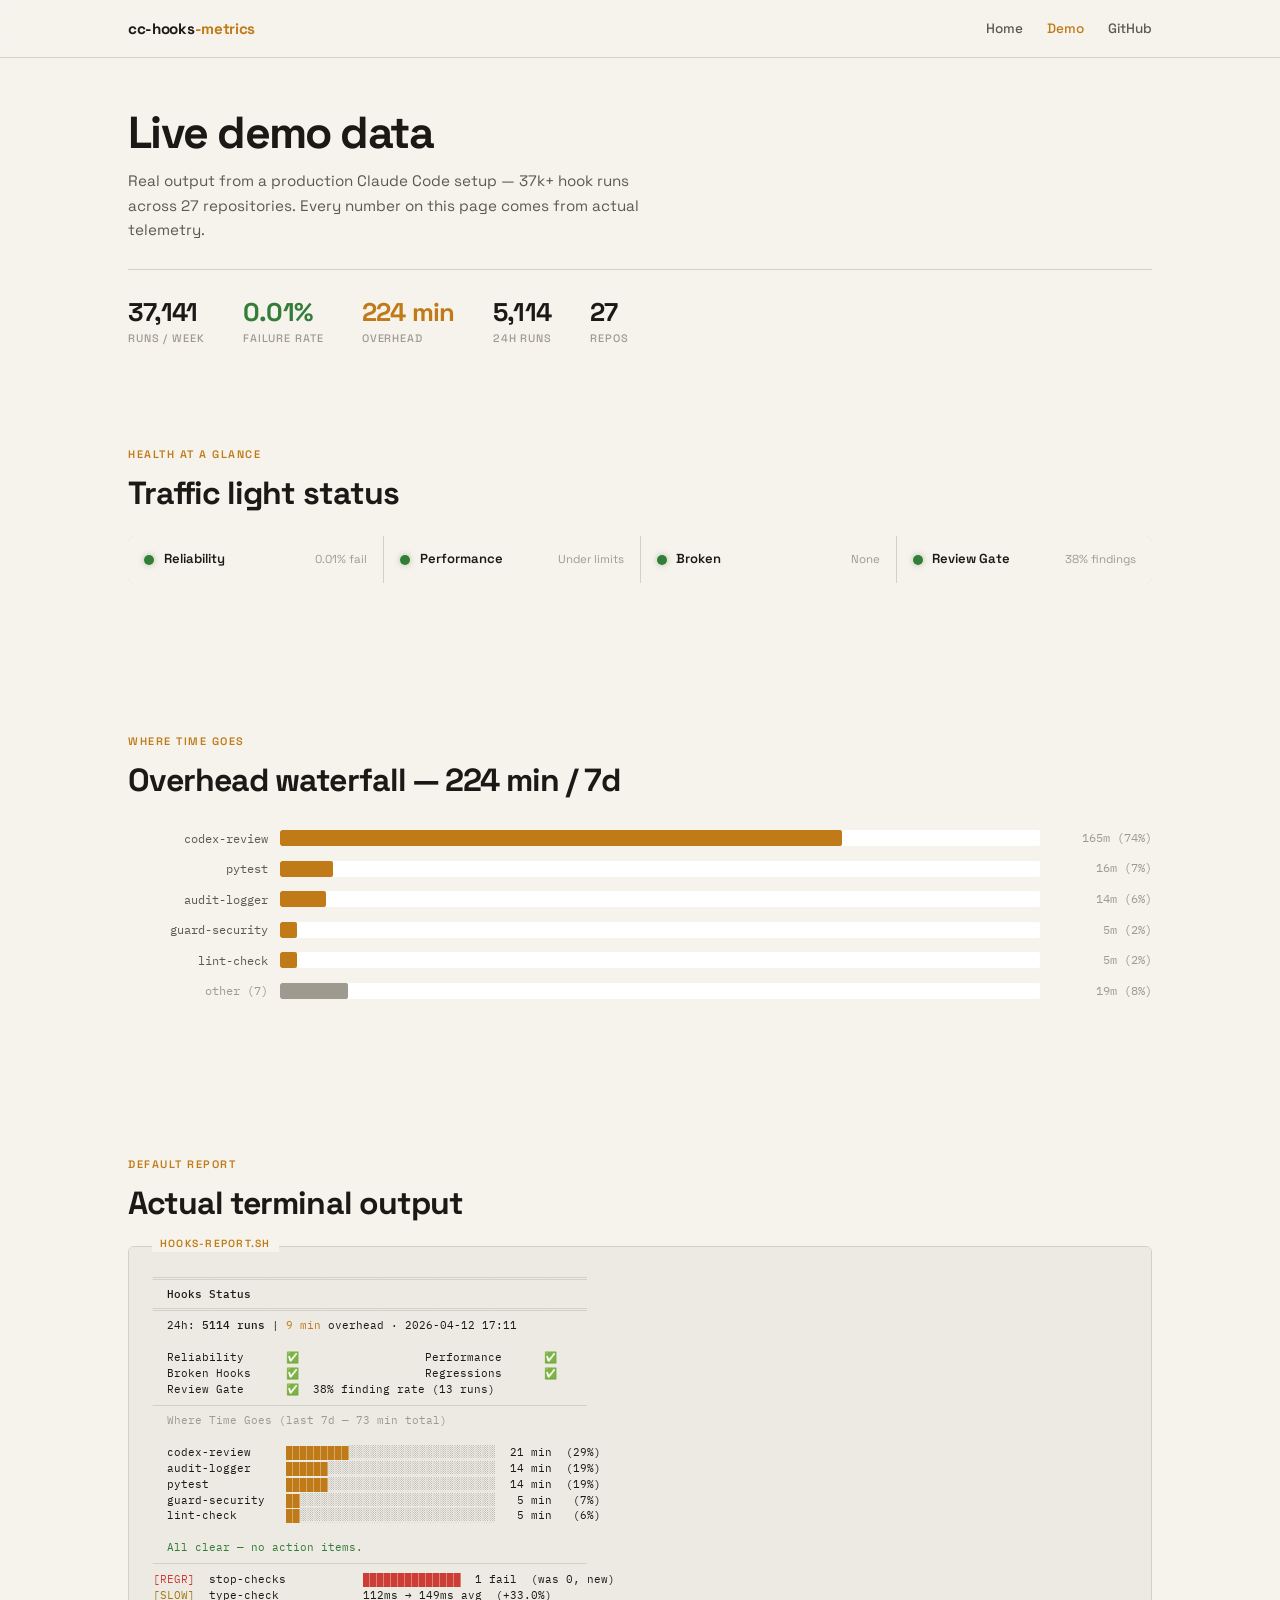
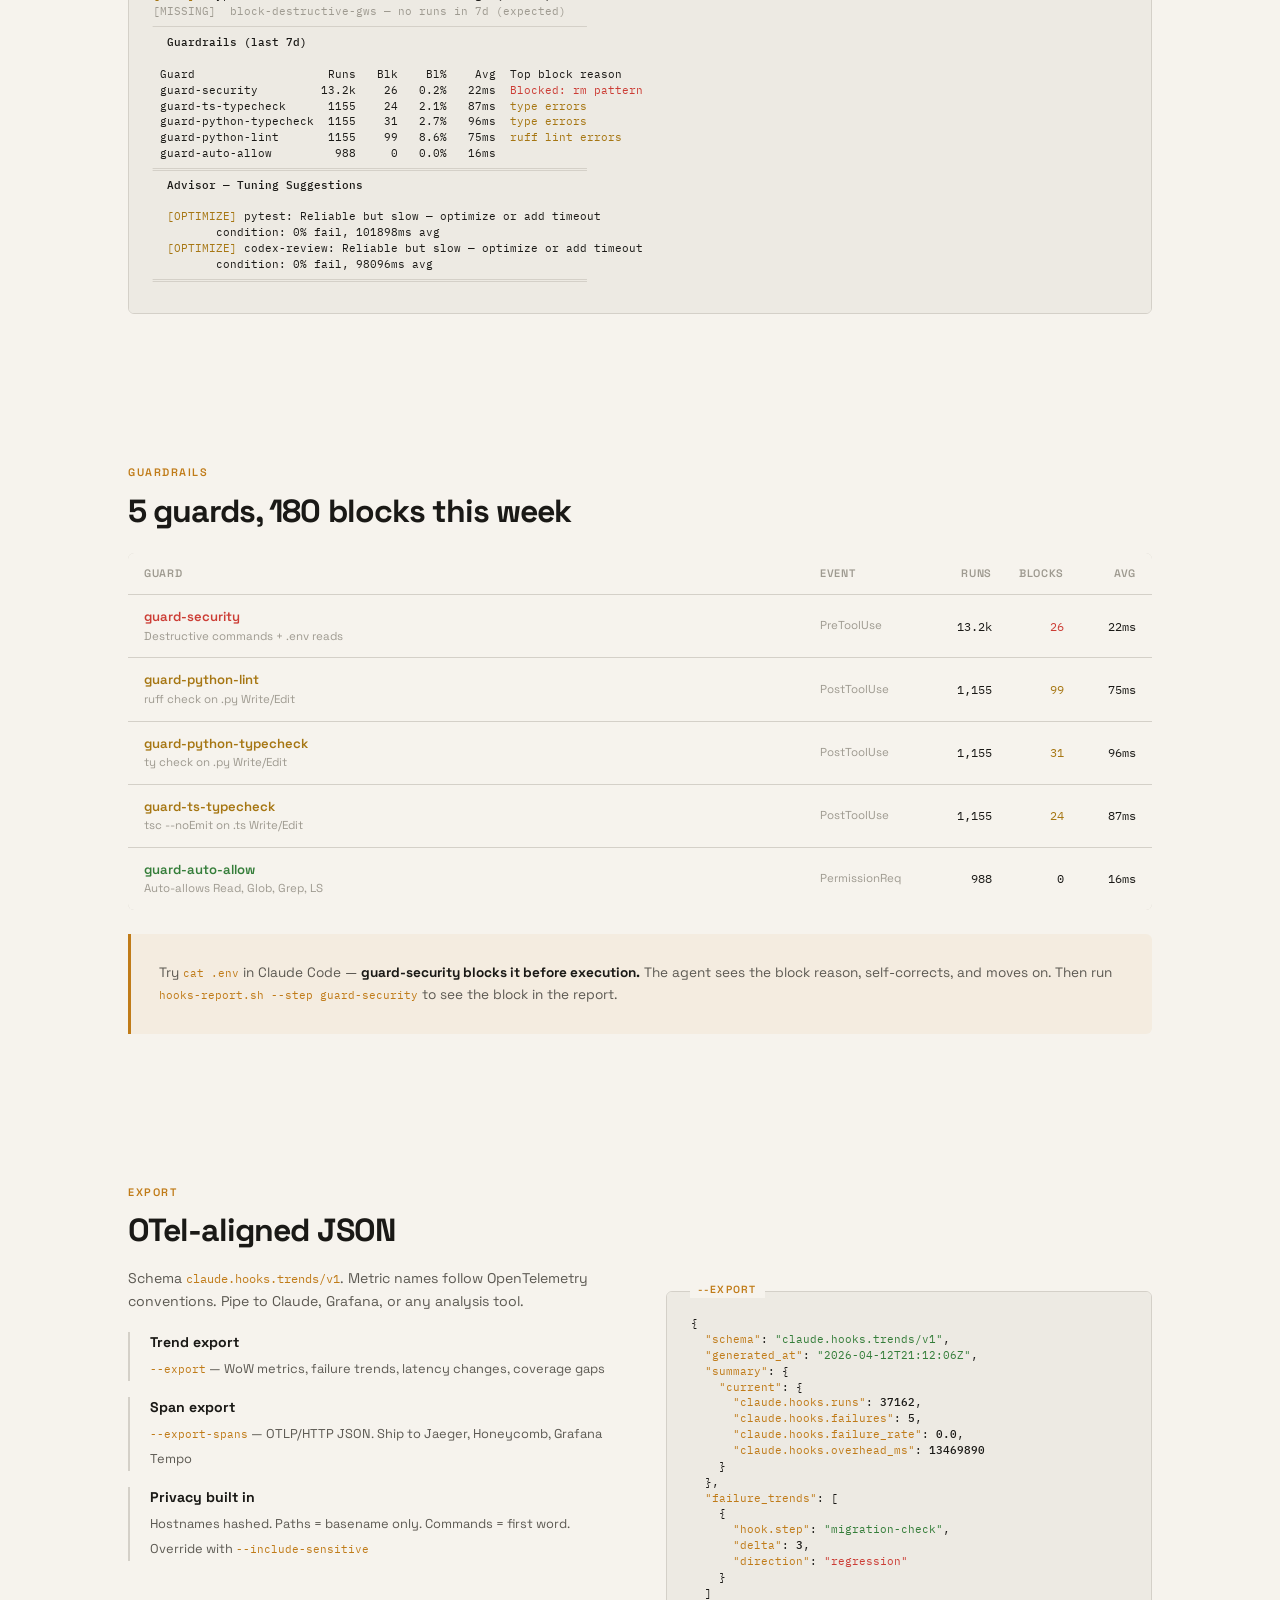
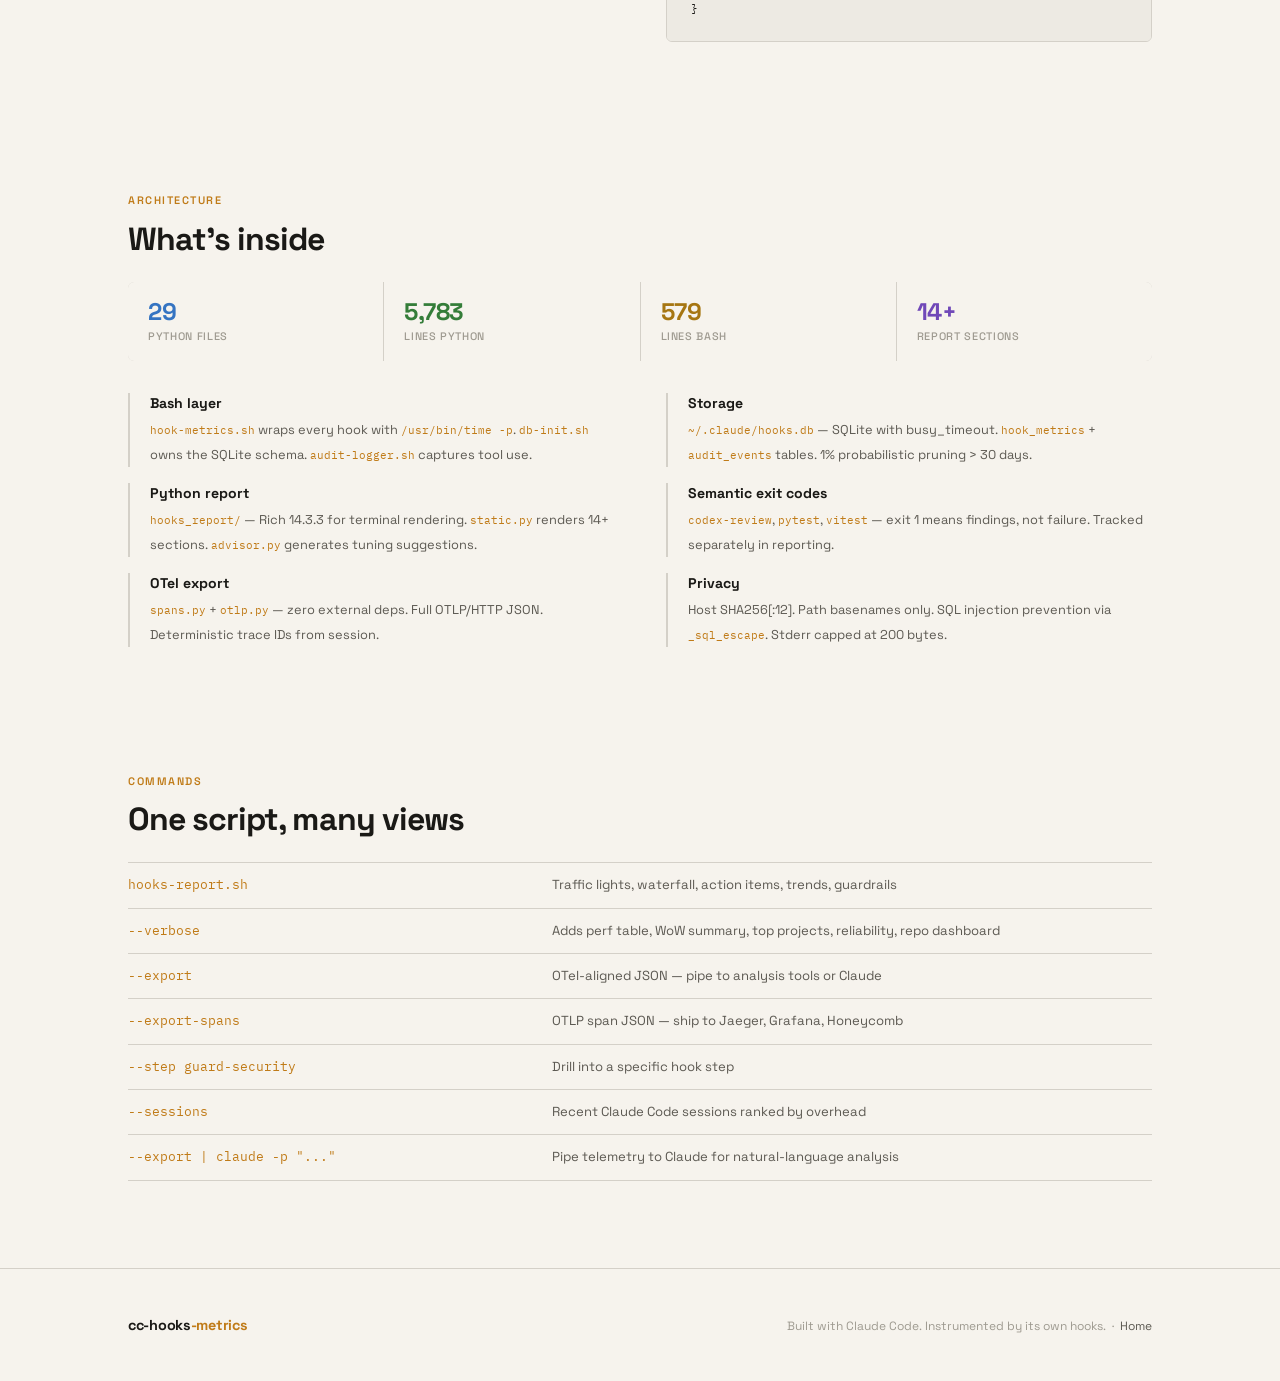
==== commit 4c0cabc0: "fix: noscript fallback, waterfall rounding, bump recommended version to 2.1.89 - Add <noscript> styl" ====
--- a/docs/demo.html
+++ b/docs/demo.html
@@ -420,6 +420,7 @@
     .reveal { opacity: 1; transform: none; }
   }
 </style>
+<noscript><style>.reveal { opacity: 1 !important; transform: none !important; }</style></noscript>
 </head>
 <body>
 
@@ -526,7 +527,7 @@
     <div class="wf-row">
       <span class="wf-label" style="color:var(--text-faint)">other (7)</span>
       <div class="wf-track"><div class="wf-fill" style="width:9%; background:var(--text-faint);"></div></div>
-      <span class="wf-val">20m (9%)</span>
+      <span class="wf-val">19m (8%)</span>
     </div>
   </div>
 </section>
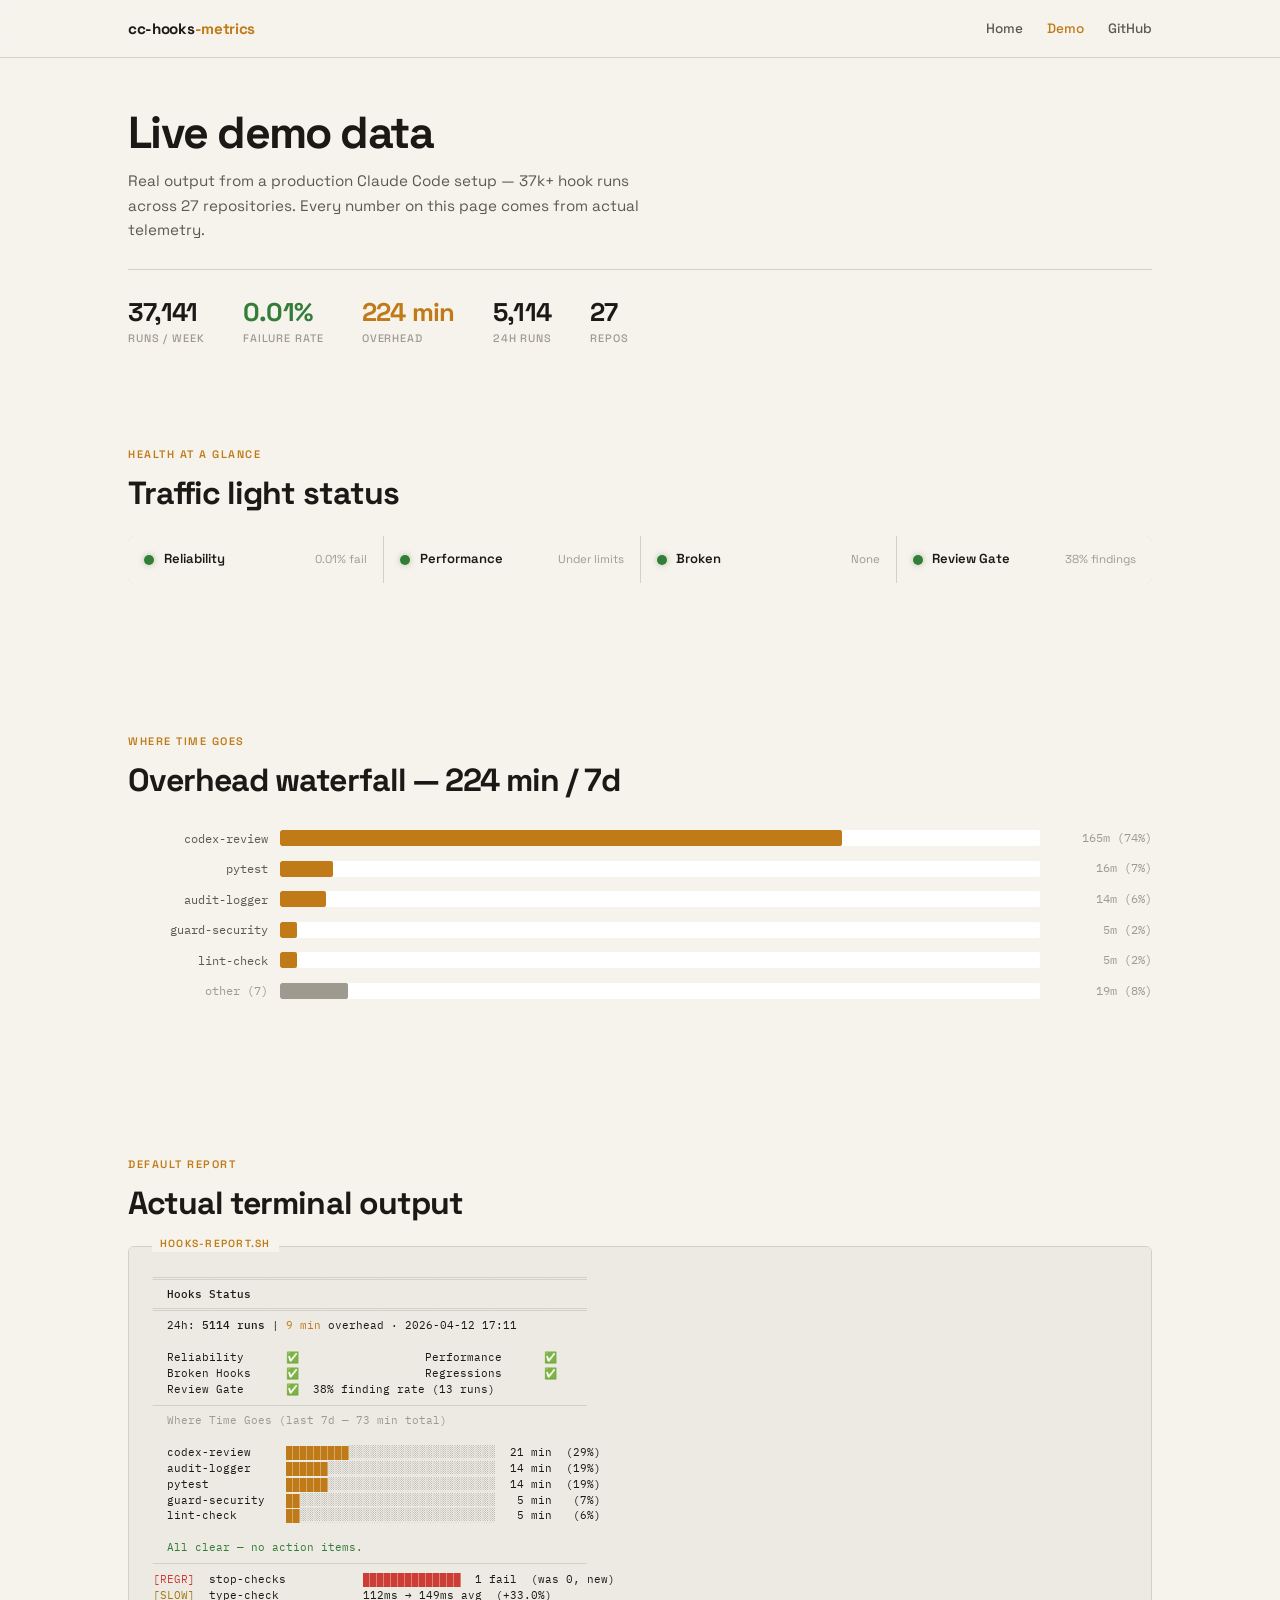
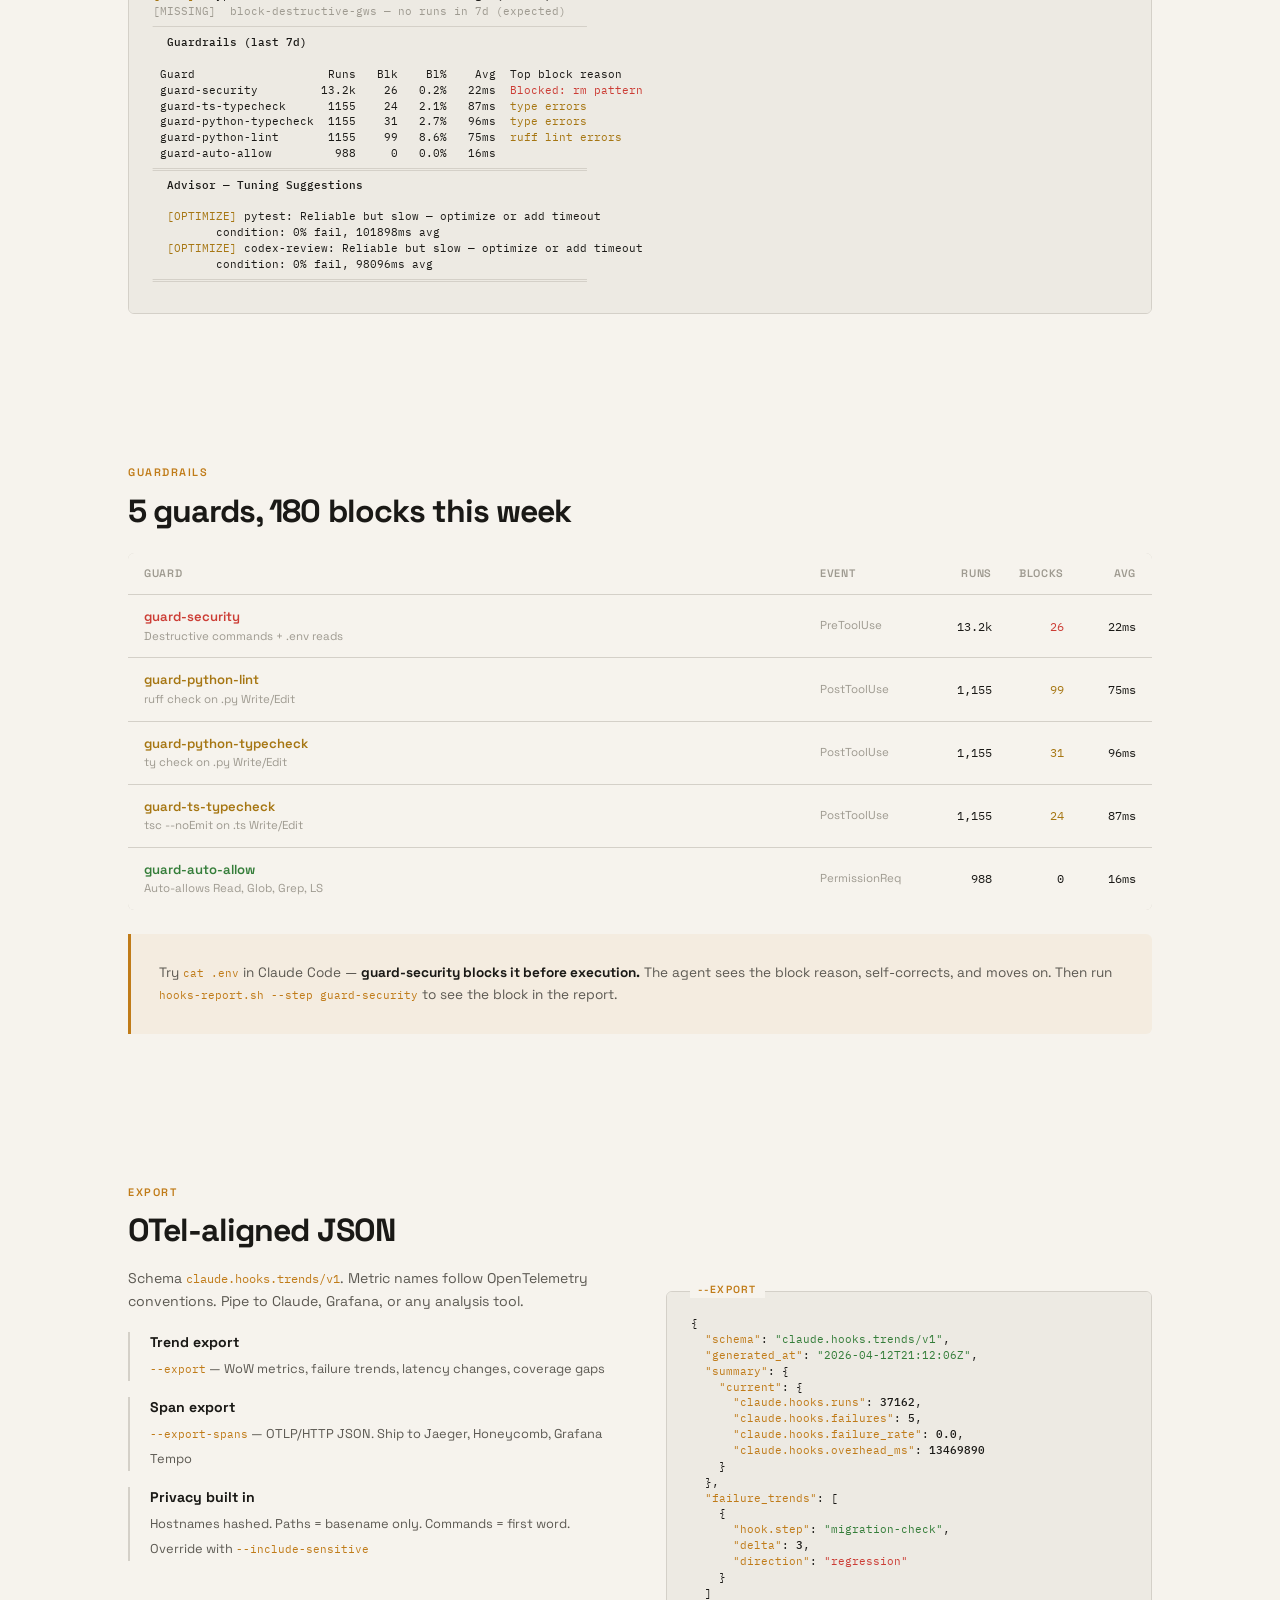
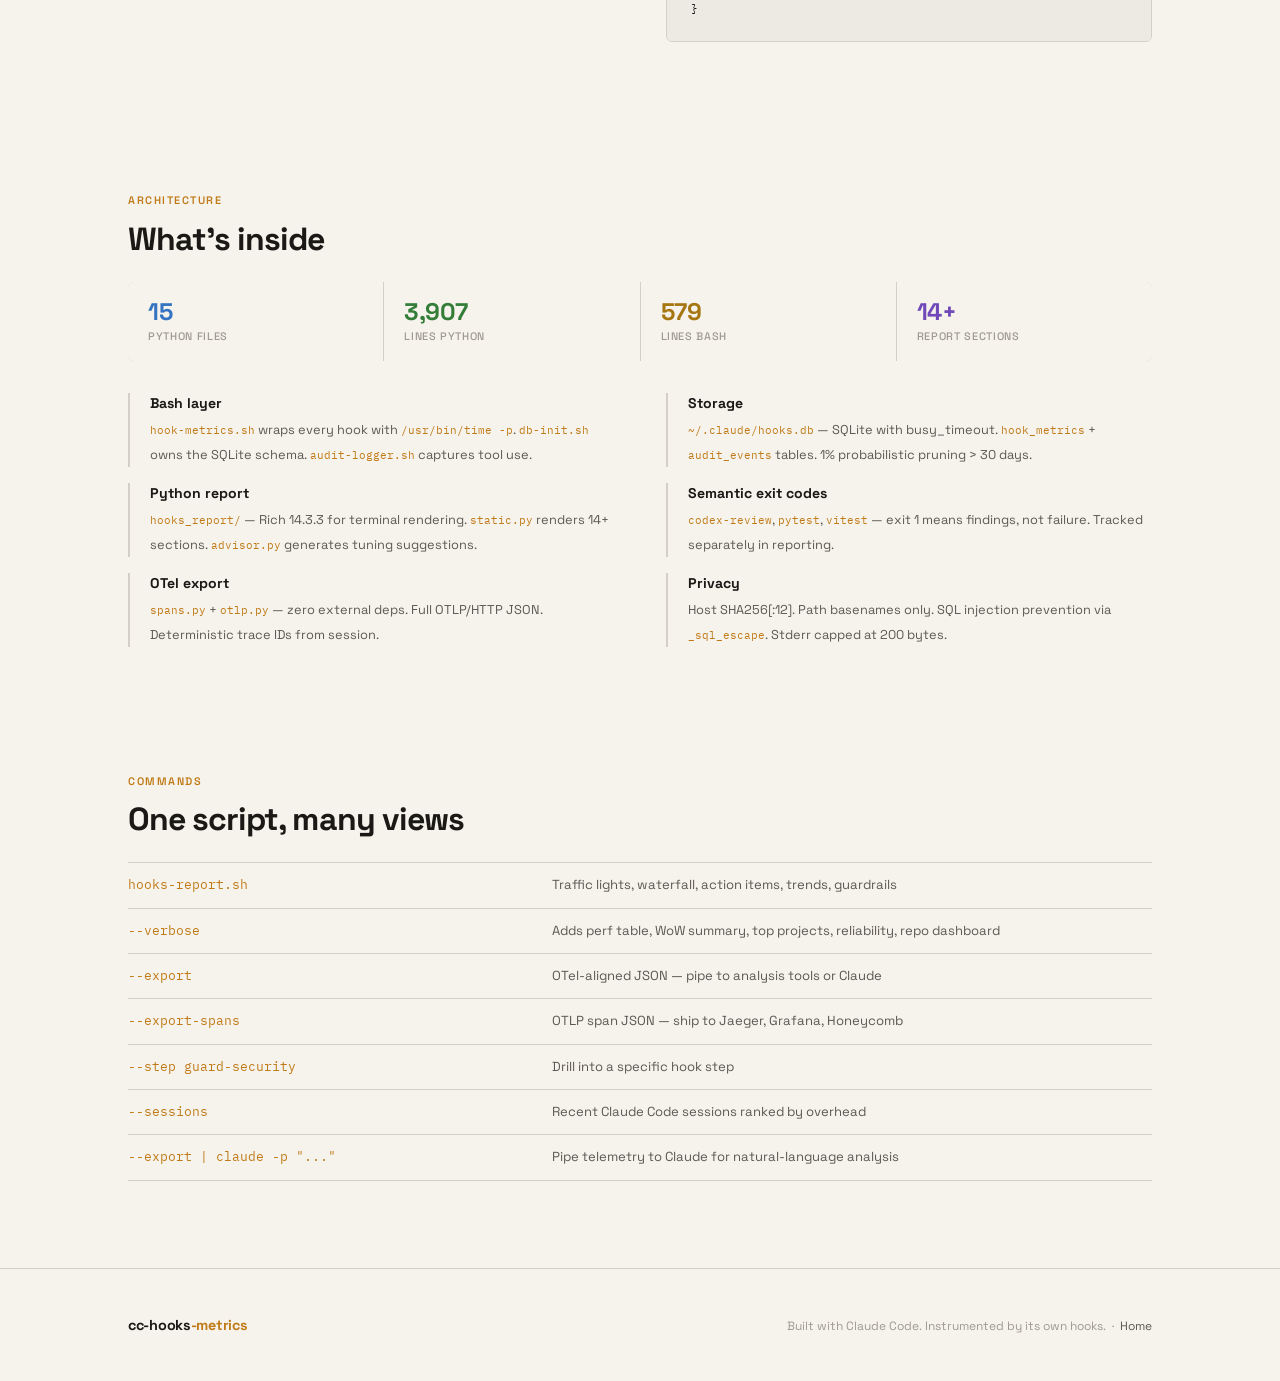
==== commit 8cf56d00: "fix: correct GitHub URLs and code stats on demo pages - Fix repo URL: randallnoval → starfysh-tech (" ====
--- a/docs/demo.html
+++ b/docs/demo.html
@@ -431,7 +431,7 @@
     <ul class="links">
       <li><a href="index.html">Home</a></li>
       <li><a href="demo.html" class="active">Demo</a></li>
-      <li><a href="https://github.com/randallnoval/cc-hooks-metrics">GitHub</a></li>
+      <li><a href="https://github.com/starfysh-tech/cc-hooks-metrics">GitHub</a></li>
     </ul>
   </div>
 </nav>
@@ -714,11 +714,11 @@
 
   <div class="numbers reveal reveal-d1">
     <div class="num-item">
-      <div class="num-val" style="color:var(--blue)">29</div>
+      <div class="num-val" style="color:var(--blue)">15</div>
       <div class="num-label">Python files</div>
     </div>
     <div class="num-item">
-      <div class="num-val" style="color:var(--green)">5,783</div>
+      <div class="num-val" style="color:var(--green)">3,907</div>
       <div class="num-label">Lines Python</div>
     </div>
     <div class="num-item">
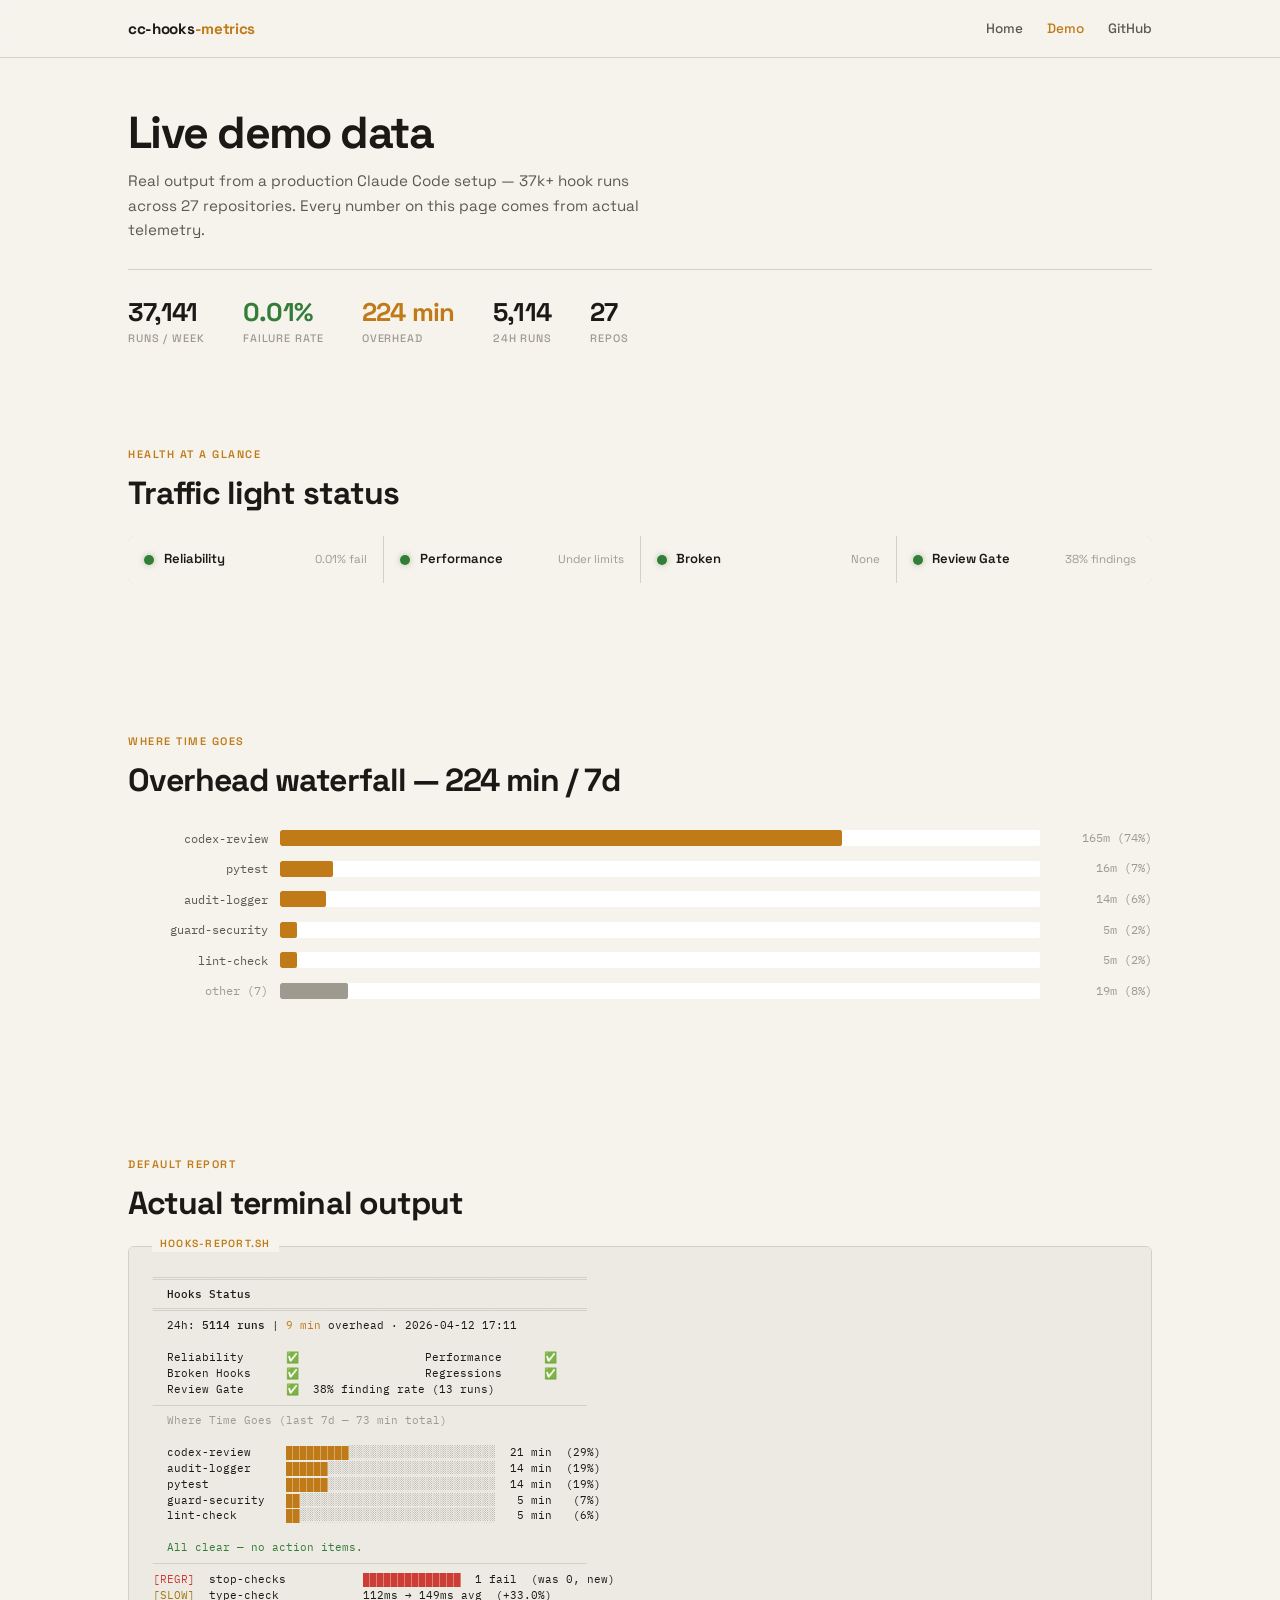
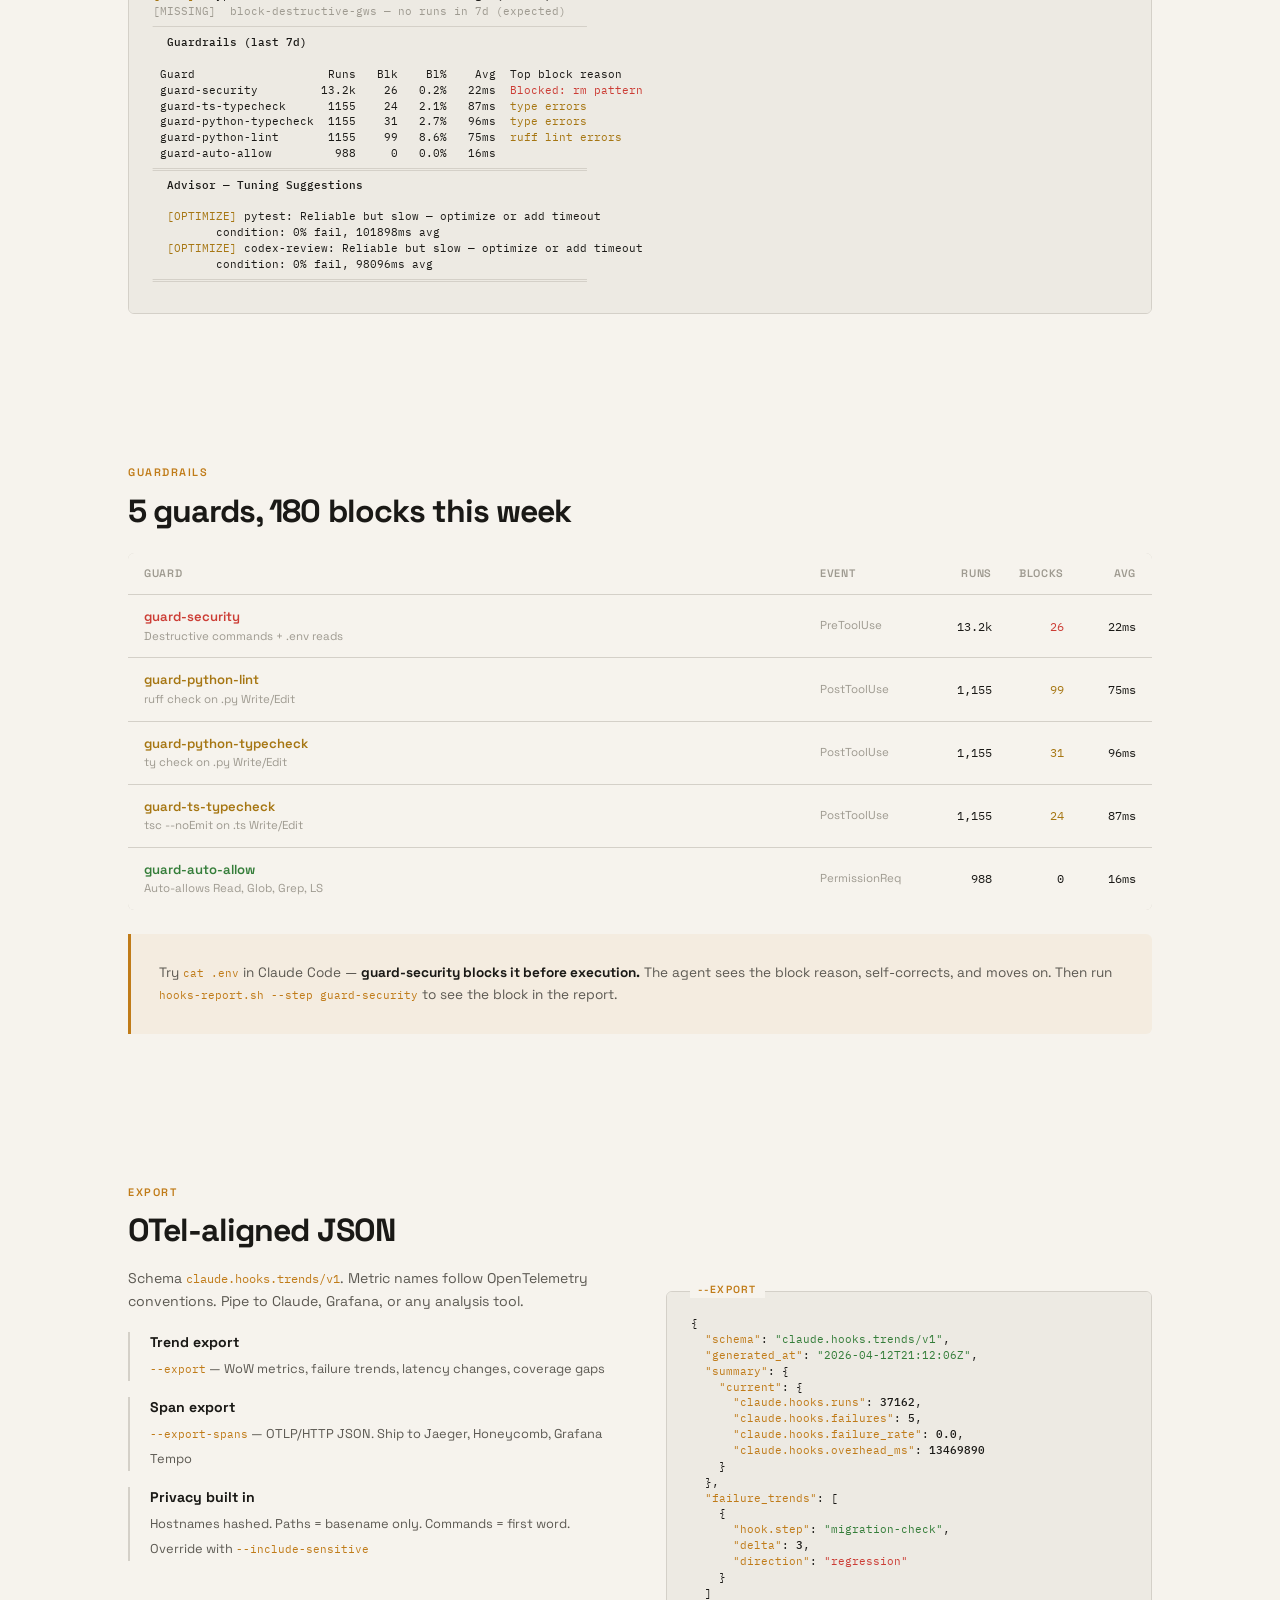
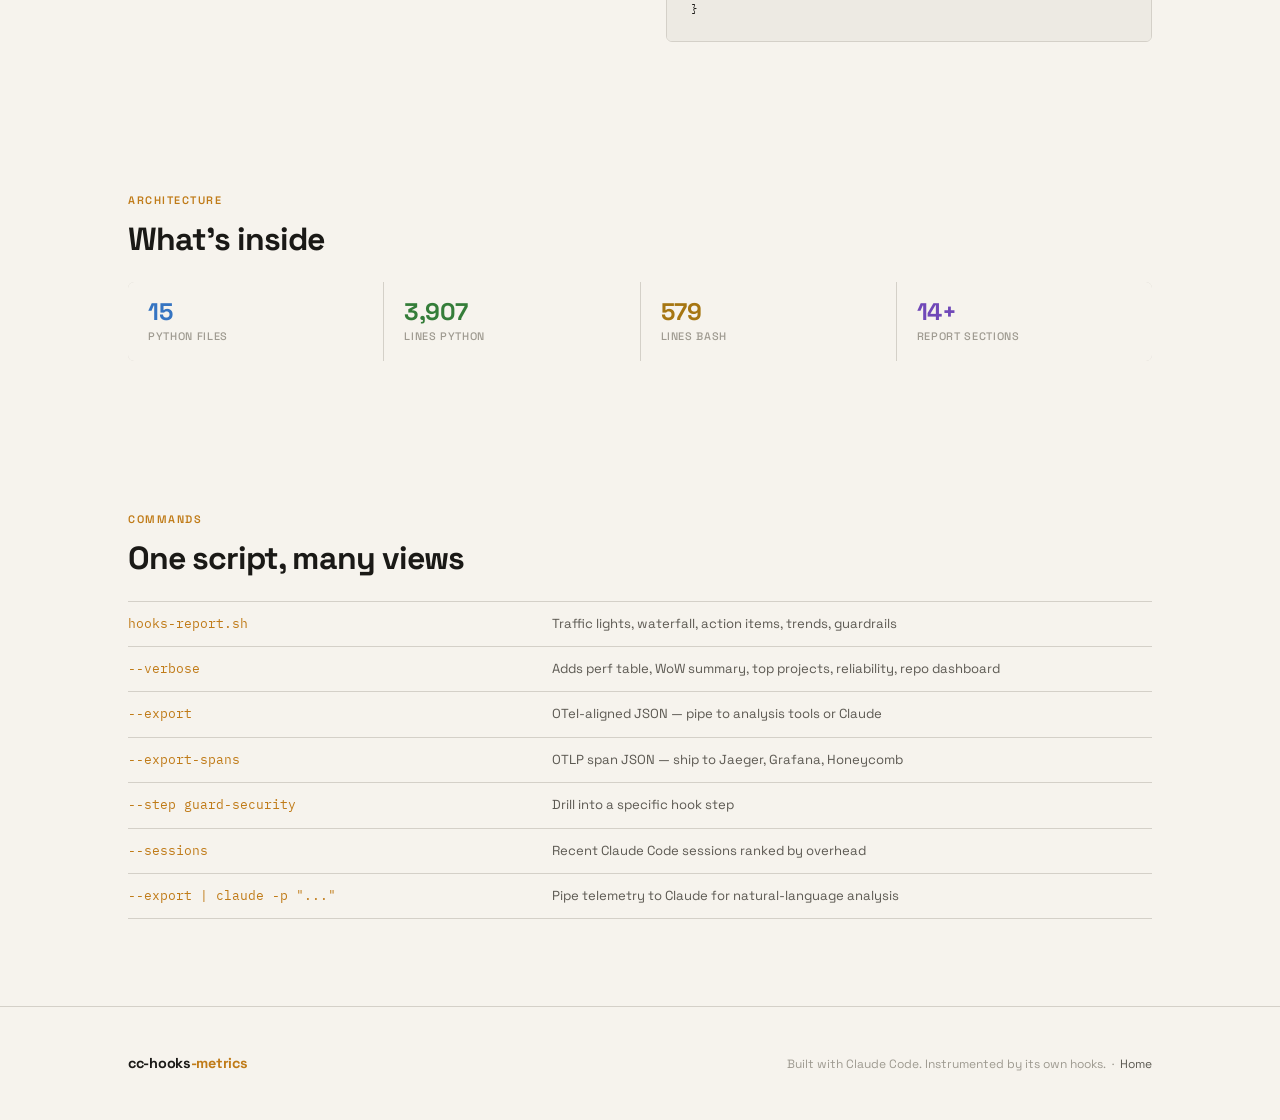
==== commit ba71cf1d: "refactor: extract shared CSS, deduplicate page content - Create docs/shared.css (~290 lines) with un" ====
--- a/docs/demo.html
+++ b/docs/demo.html
@@ -8,416 +8,66 @@
 <link rel="preconnect" href="https://fonts.googleapis.com">
 <link rel="preconnect" href="https://fonts.gstatic.com" crossorigin>
 <link href="https://fonts.googleapis.com/css2?family=Space+Grotesk:wght@400;500;600;700&family=IBM+Plex+Mono:wght@400;500&display=swap" rel="stylesheet">
+<link rel="stylesheet" href="shared.css">
 <style>
   /* ═══════════════════════════════════════
-     SHARED THEME — warm observatory
+     DEMO-SPECIFIC STYLES
      ═══════════════════════════════════════ */
-  :root {
-    color-scheme: dark light;
-    --bg:           #0f0f0f;
-    --bg-raised:    #1a1a18;
-    --bg-inset:     #090908;
-    --border:       #2a2a26;
-    --text:         #ece8e0;
-    --text-sub:     #9e9a90;
-    --text-faint:   #5c5952;
-    --accent:       #e09832;
-    --accent-dim:   #b87a24;
-    --accent-bg:    rgba(224,152,50,0.08);
-    --red:          #e5534b;
-    --green:        #57ab5a;
-    --yellow:       #c69026;
-    --blue:         #539bf5;
-    --purple:       #986ee2;
-    --code-bg:      #141412;
-  }
-  @media (prefers-color-scheme: light) {
-    :root {
-      --bg:           #f6f3ed;
-      --bg-raised:    #ffffff;
-      --bg-inset:     #edeae3;
-      --border:       #d4d0c8;
-      --text:         #1a1916;
-      --text-sub:     #5c5952;
-      --text-faint:   #9e9a90;
-      --accent:       #c07b18;
-      --accent-dim:   #9e6510;
-      --accent-bg:    rgba(192,123,24,0.06);
-      --red:          #cc3d35;
-      --green:        #347d39;
-      --yellow:       #a67612;
-      --blue:         #3574c2;
-      --purple:       #7048b8;
-      --code-bg:      #edeae3;
-    }
-  }
-
-  /* ═══════════════════════════════════════
-     RESET + BASE
-     ═══════════════════════════════════════ */
-  *, *::before, *::after { margin: 0; padding: 0; box-sizing: border-box; }
-  body {
-    font-family: 'Space Grotesk', system-ui, sans-serif;
-    background: var(--bg);
-    color: var(--text);
-    line-height: 1.55;
-    -webkit-font-smoothing: antialiased;
-    overflow-x: hidden;
-  }
-  ::selection { background: var(--accent); color: var(--bg); }
-
-  .wrap {
-    max-width: 1120px;
-    margin: 0 auto;
-    padding-inline: clamp(1.25rem, 4vw, 3rem);
-  }
-  .mono {
-    font-family: 'IBM Plex Mono', monospace;
-    font-size: 0.88em;
-  }
-
-  /* ═══════════════════════════════════════
-     NAV
-     ═══════════════════════════════════════ */
-  nav {
-    position: fixed;
-    top: 0; left: 0; right: 0;
-    z-index: 100;
-    padding: 1rem 0;
-    background: color-mix(in oklch, var(--bg) 85%, transparent);
-    backdrop-filter: blur(12px);
-    -webkit-backdrop-filter: blur(12px);
-    border-bottom: 1px solid var(--border);
-  }
-  nav .wrap { display: flex; align-items: center; justify-content: space-between; }
-  nav .logo {
-    font-weight: 700; font-size: 0.95rem; letter-spacing: -0.02em;
-    text-decoration: none; color: var(--text);
-  }
-  nav .logo span { color: var(--accent); }
-  nav .links { display: flex; gap: 1.5rem; align-items: center; list-style: none; }
-  nav .links a {
-    color: var(--text-sub); text-decoration: none; font-size: 0.85rem;
-    font-weight: 500; transition: color 0.15s;
-  }
-  nav .links a:hover { color: var(--text); }
-  nav .links a.active { color: var(--accent); }
-
-  /* ═══════════════════════════════════════
-     HERO — compact for demo page
-     ═══════════════════════════════════════ */
-  .hero {
-    padding-top: clamp(6rem, 12vh, 8rem);
-    padding-bottom: clamp(2rem, 4vh, 3rem);
-  }
-  .hero h1 {
-    font-size: clamp(1.8rem, 4vw, 2.8rem);
-    font-weight: 700;
-    line-height: 1.1;
-    letter-spacing: -0.035em;
-    margin-bottom: 0.75rem;
-  }
-  .hero p {
-    font-size: clamp(0.95rem, 1.1vw, 1.05rem);
-    color: var(--text-sub);
-    max-width: 52ch;
-    line-height: 1.6;
-  }
-
-  /* ═══════════════════════════════════════
-     TICKER
-     ═══════════════════════════════════════ */
-  .ticker {
-    display: flex;
-    gap: clamp(1.5rem, 3vw, 3rem);
-    padding-top: clamp(1.5rem, 3vh, 2rem);
-    margin-top: clamp(1.5rem, 3vh, 2rem);
-    border-top: 1px solid var(--border);
-    flex-wrap: wrap;
-  }
-  .ticker-item { display: flex; flex-direction: column; }
-  .ticker-val {
-    font-size: clamp(1.4rem, 2vw, 1.8rem);
-    font-weight: 700; letter-spacing: -0.03em; line-height: 1.2;
-  }
-  .ticker-label {
-    font-size: 0.68rem; font-weight: 500; text-transform: uppercase;
-    letter-spacing: 0.08em; color: var(--text-faint); margin-top: 0.15rem;
-  }
-
-  /* ═══════════════════════════════════════
-     SECTIONS
-     ═══════════════════════════════════════ */
-  .section { padding-block: clamp(3rem, 7vh, 5rem); }
-  .section-label {
-    font-size: 0.68rem; font-weight: 600; text-transform: uppercase;
-    letter-spacing: 0.14em; color: var(--accent); margin-bottom: 0.75rem;
-  }
-  .section h2 {
-    font-size: clamp(1.4rem, 2.5vw, 2rem);
-    font-weight: 700; letter-spacing: -0.03em; line-height: 1.15;
-    margin-bottom: clamp(1rem, 2vh, 1.5rem);
-  }
-
-  /* ═══════════════════════════════════════
-     TRAFFIC LIGHTS
-     ═══════════════════════════════════════ */
+
+  /* Compact hero */
+  .hero { padding-top: clamp(6rem, 12vh, 8rem); padding-bottom: clamp(2rem, 4vh, 3rem); }
+  .hero h1 { font-size: clamp(1.8rem, 4vw, 2.8rem); margin-bottom: 0.75rem; }
+
+  /* Traffic lights */
   .traffic-grid {
-    display: flex;
-    gap: 0;
-    margin: 1.5rem 0;
-    background: var(--border);
-    border-radius: 6px;
-    overflow: hidden;
+    display: flex; gap: 0; margin: 1.5rem 0;
+    background: var(--border); border-radius: 6px; overflow: hidden;
   }
   .traffic-item {
-    flex: 1;
-    display: flex;
-    align-items: center;
-    gap: 0.6rem;
-    padding: 0.85rem 1rem;
-    background: var(--bg);
-    min-width: 0;
+    flex: 1; display: flex; align-items: center; gap: 0.6rem;
+    padding: 0.85rem 1rem; background: var(--bg); min-width: 0;
   }
   .traffic-item + .traffic-item { border-left: 1px solid var(--border); }
   @media (max-width: 700px) {
     .traffic-grid { flex-direction: column; }
     .traffic-item + .traffic-item { border-left: none; border-top: 1px solid var(--border); }
   }
-  .tl-dot {
-    width: 10px; height: 10px; border-radius: 50%; flex-shrink: 0;
-  }
+  .tl-dot { width: 10px; height: 10px; border-radius: 50%; flex-shrink: 0; }
   .tl-dot.green { background: var(--green); box-shadow: 0 0 6px color-mix(in oklch, var(--green) 40%, transparent); }
   .tl-dot.yellow { background: var(--yellow); box-shadow: 0 0 6px color-mix(in oklch, var(--yellow) 40%, transparent); }
   .tl-name { font-size: 0.82rem; font-weight: 600; white-space: nowrap; }
   .tl-detail { font-size: 0.72rem; color: var(--text-faint); margin-left: auto; white-space: nowrap; }
 
-  /* ═══════════════════════════════════════
-     WATERFALL BARS
-     ═══════════════════════════════════════ */
+  /* Waterfall bars */
   .waterfall { margin: 1.5rem 0; }
   .wf-row {
-    display: grid;
-    grid-template-columns: 140px 1fr 100px;
-    gap: 0.75rem;
-    align-items: center;
-    padding: 0.35rem 0;
-  }
-  @media (max-width: 600px) {
-    .wf-row { grid-template-columns: 100px 1fr 70px; }
-  }
-  .wf-label {
-    font-family: 'IBM Plex Mono', monospace;
-    font-size: 0.78rem;
-    text-align: right;
-    color: var(--text-sub);
-  }
-  .wf-track {
-    height: 16px;
-    background: var(--bg-raised);
-    border-radius: 2px;
-    overflow: hidden;
-  }
-  .wf-fill {
-    height: 100%;
-    border-radius: 2px;
-    background: var(--accent);
-  }
-  .wf-val {
-    font-family: 'IBM Plex Mono', monospace;
-    font-size: 0.75rem;
-    color: var(--text-faint);
-    text-align: right;
-  }
-
-  /* ═══════════════════════════════════════
-     SPECIMEN — terminal output
-     ═══════════════════════════════════════ */
-  .specimen { position: relative; margin: 1.5rem 0; }
-  .specimen-label {
-    position: absolute; top: -0.6rem; left: 1.5rem;
-    font-size: 0.65rem; font-weight: 600; text-transform: uppercase;
-    letter-spacing: 0.12em; color: var(--accent);
-    background: var(--bg); padding: 0 0.5rem; z-index: 1;
-  }
-  .specimen-frame {
-    border: 1px solid var(--border); border-radius: 6px; overflow: hidden;
-  }
-  .specimen-frame pre {
-    font-family: 'IBM Plex Mono', monospace;
-    font-size: clamp(0.66rem, 0.8vw, 0.75rem);
-    line-height: 1.5;
-    padding: clamp(1rem, 2vw, 1.5rem);
-    overflow-x: auto;
-    background: var(--code-bg);
-    color: var(--text);
-  }
-  .s-dim    { color: var(--text-faint); }
-  .s-accent { color: var(--accent); }
-  .s-green  { color: var(--green); }
-  .s-red    { color: var(--red); }
-  .s-yellow { color: var(--yellow); }
-  .s-blue   { color: var(--blue); }
-  .s-bold   { font-weight: 500; }
-  .s-line   { color: var(--border); }
-
-  /* ═══════════════════════════════════════
-     GUARDRAILS — stacked rows
-     ═══════════════════════════════════════ */
-  .guards {
-    display: flex; flex-direction: column; gap: 1px;
-    background: var(--border); border-radius: 6px; overflow: hidden;
-    margin: 1.5rem 0;
-  }
-  .guard-row {
-    display: grid;
-    grid-template-columns: 1fr 100px 60px 60px 60px;
-    gap: 0.75rem;
-    padding: 0.75rem 1rem;
-    background: var(--bg);
-    align-items: center;
-    transition: background 0.15s;
-    font-size: 0.82rem;
-  }
-  .guard-row:hover { background: var(--bg-raised); }
-  .guard-head { color: var(--text-faint); font-size: 0.68rem; font-weight: 600; text-transform: uppercase; letter-spacing: 0.06em; }
-  .guard-head.guard-row:hover { background: var(--bg); }
+    display: grid; grid-template-columns: 140px 1fr 100px;
+    gap: 0.75rem; align-items: center; padding: 0.35rem 0;
+  }
+  @media (max-width: 600px) { .wf-row { grid-template-columns: 100px 1fr 70px; } }
+  .wf-label { font-family: 'IBM Plex Mono', monospace; font-size: 0.78rem; text-align: right; color: var(--text-sub); }
+  .wf-track { height: 16px; background: var(--bg-raised); border-radius: 2px; overflow: hidden; }
+  .wf-fill { height: 100%; border-radius: 2px; background: var(--accent); }
+  .wf-val { font-family: 'IBM Plex Mono', monospace; font-size: 0.75rem; color: var(--text-faint); text-align: right; }
+
+  /* Numbers row */
+  .numbers {
+    display: flex; gap: 0; background: var(--border);
+    border-radius: 6px; overflow: hidden; margin: 1.5rem 0; flex-wrap: wrap;
+  }
+  .num-item {
+    flex: 1; min-width: 100px; padding: 1rem 1.25rem;
+    background: var(--bg); border-right: 1px solid var(--border);
+  }
+  .num-item:last-child { border-right: none; }
+  .num-val { font-size: 1.5rem; font-weight: 700; letter-spacing: -0.02em; line-height: 1.2; }
+  .num-label { font-size: 0.68rem; font-weight: 500; text-transform: uppercase; letter-spacing: 0.06em; color: var(--text-faint); margin-top: 0.1rem; }
+
+  /* Guard table — 5-col data layout */
+  .guard-row { grid-template-columns: 1fr 100px 60px 60px 60px; }
   @media (max-width: 650px) {
     .guard-row { grid-template-columns: 1fr 60px 60px; }
     .guard-row .hide-sm { display: none; }
-  }
-  .g-name { font-weight: 600; }
-  .g-sub { font-size: 0.72rem; color: var(--text-faint); }
-  .g-val { font-family: 'IBM Plex Mono', monospace; font-size: 0.78rem; text-align: right; }
-
-  /* ═══════════════════════════════════════
-     DATA GRID — stats in 2-col
-     ═══════════════════════════════════════ */
-  .data-two {
-    display: grid;
-    grid-template-columns: 1fr 1fr;
-    gap: clamp(2rem, 4vw, 4rem);
-    align-items: start;
-  }
-  @media (max-width: 768px) {
-    .data-two { grid-template-columns: 1fr; }
-  }
-
-  /* ═══════════════════════════════════════
-     CALLOUT
-     ═══════════════════════════════════════ */
-  .callout {
-    padding: clamp(1.25rem, 2.5vw, 1.75rem);
-    border-left: 3px solid var(--accent);
-    background: var(--accent-bg);
-    border-radius: 0 6px 6px 0;
-    margin: 1.5rem 0;
-    font-size: 0.85rem;
-    color: var(--text-sub);
-    line-height: 1.6;
-  }
-  .callout strong { color: var(--text); }
-  .callout code {
-    font-family: 'IBM Plex Mono', monospace;
-    font-size: 0.84em; color: var(--accent);
-  }
-
-  /* ═══════════════════════════════════════
-     ARCH LIST
-     ═══════════════════════════════════════ */
-  .arch-list {
-    list-style: none;
-    display: flex;
-    flex-direction: column;
-    gap: 1rem;
-  }
-  .arch-list li {
-    padding-left: 1.25rem;
-    border-left: 2px solid var(--border);
-    transition: border-color 0.2s;
-  }
-  .arch-list li:hover { border-left-color: var(--accent); }
-  .arch-list strong { display: block; font-size: 0.88rem; margin-bottom: 0.15rem; }
-  .arch-list span { font-size: 0.8rem; color: var(--text-sub); line-height: 1.5; }
-  .arch-list code {
-    font-family: 'IBM Plex Mono', monospace;
-    font-size: 0.84em; color: var(--accent);
-  }
-
-  /* ═══════════════════════════════════════
-     COMMANDS
-     ═══════════════════════════════════════ */
-  .cmd-list { display: flex; flex-direction: column; margin: 1.5rem 0; }
-  .cmd-row {
-    display: grid; grid-template-columns: 1fr 1.5fr;
-    gap: 1.5rem; padding: 0.75rem 0;
-    border-bottom: 1px solid var(--border); align-items: baseline;
-  }
-  .cmd-row:first-child { border-top: 1px solid var(--border); }
-  @media (max-width: 600px) { .cmd-row { grid-template-columns: 1fr; gap: 0.2rem; } }
-  .cmd-code { font-family: 'IBM Plex Mono', monospace; font-size: 0.82rem; color: var(--accent); }
-  .cmd-desc { font-size: 0.82rem; color: var(--text-sub); }
-
-  /* ═══════════════════════════════════════
-     NUMBERS ROW
-     ═══════════════════════════════════════ */
-  .numbers {
-    display: flex;
-    gap: 0;
-    background: var(--border);
-    border-radius: 6px;
-    overflow: hidden;
-    margin: 1.5rem 0;
-    flex-wrap: wrap;
-  }
-  .num-item {
-    flex: 1;
-    min-width: 100px;
-    padding: 1rem 1.25rem;
-    background: var(--bg);
-    border-right: 1px solid var(--border);
-  }
-  .num-item:last-child { border-right: none; }
-  .num-val {
-    font-size: 1.5rem; font-weight: 700; letter-spacing: -0.02em; line-height: 1.2;
-  }
-  .num-label {
-    font-size: 0.68rem; font-weight: 500; text-transform: uppercase;
-    letter-spacing: 0.06em; color: var(--text-faint); margin-top: 0.1rem;
-  }
-
-  /* ═══════════════════════════════════════
-     FOOTER
-     ═══════════════════════════════════════ */
-  footer {
-    padding: clamp(2.5rem, 5vh, 4rem) 0;
-    border-top: 1px solid var(--border);
-  }
-  .footer-inner {
-    display: flex; justify-content: space-between; align-items: baseline;
-    flex-wrap: wrap; gap: 1rem;
-  }
-  footer .logo { font-weight: 700; font-size: 0.9rem; letter-spacing: -0.02em; }
-  footer .logo span { color: var(--accent); }
-  footer .meta { font-size: 0.75rem; color: var(--text-faint); }
-  footer a { color: var(--text-sub); text-decoration: none; transition: color 0.15s; }
-  footer a:hover { color: var(--text); }
-
-  /* ═══════════════════════════════════════
-     REVEAL ANIMATION
-     ═══════════════════════════════════════ */
-  @media (prefers-reduced-motion: no-preference) {
-    .reveal {
-      opacity: 0; transform: translateY(16px);
-      transition: opacity 0.5s ease, transform 0.5s ease;
-    }
-    .reveal.visible { opacity: 1; transform: translateY(0); }
-    .reveal-d1 { transition-delay: 0.08s; }
-    .reveal-d2 { transition-delay: 0.16s; }
-    .reveal-d3 { transition-delay: 0.24s; }
-  }
-  @media (prefers-reduced-motion: reduce) {
-    .reveal { opacity: 1; transform: none; }
   }
 </style>
 <noscript><style>.reveal { opacity: 1 !important; transform: none !important; }</style></noscript>
@@ -707,7 +357,7 @@
   </div>
 </section>
 
-<!-- ARCHITECTURE -->
+<!-- WHAT'S INSIDE -->
 <section class="section wrap">
   <div class="section-label reveal">Architecture</div>
   <h2 class="reveal">What's inside</h2>
@@ -729,37 +379,6 @@
       <div class="num-val" style="color:var(--purple)">14+</div>
       <div class="num-label">Report sections</div>
     </div>
-  </div>
-
-  <div class="data-two" style="margin-top:2rem;">
-    <ul class="arch-list">
-      <li class="reveal">
-        <strong>Bash layer</strong>
-        <span><code>hook-metrics.sh</code> wraps every hook with <code>/usr/bin/time -p</code>. <code>db-init.sh</code> owns the SQLite schema. <code>audit-logger.sh</code> captures tool use.</span>
-      </li>
-      <li class="reveal reveal-d1">
-        <strong>Python report</strong>
-        <span><code>hooks_report/</code> — Rich 14.3.3 for terminal rendering. <code>static.py</code> renders 14+ sections. <code>advisor.py</code> generates tuning suggestions.</span>
-      </li>
-      <li class="reveal reveal-d2">
-        <strong>OTel export</strong>
-        <span><code>spans.py</code> + <code>otlp.py</code> — zero external deps. Full OTLP/HTTP JSON. Deterministic trace IDs from session.</span>
-      </li>
-    </ul>
-    <ul class="arch-list">
-      <li class="reveal">
-        <strong>Storage</strong>
-        <span><code>~/.claude/hooks.db</code> — SQLite with busy_timeout. <code>hook_metrics</code> + <code>audit_events</code> tables. 1% probabilistic pruning > 30 days.</span>
-      </li>
-      <li class="reveal reveal-d1">
-        <strong>Semantic exit codes</strong>
-        <span><code>codex-review</code>, <code>pytest</code>, <code>vitest</code> — exit 1 means findings, not failure. Tracked separately in reporting.</span>
-      </li>
-      <li class="reveal reveal-d2">
-        <strong>Privacy</strong>
-        <span>Host SHA256[:12]. Path basenames only. SQL injection prevention via <code>_sql_escape</code>. Stderr capped at 200 bytes.</span>
-      </li>
-    </ul>
   </div>
 </section>
 
--- a/docs/shared.css
+++ b/docs/shared.css
@@ -0,0 +1,290 @@
+/* ═══════════════════════════════════════
+   THEME — warm observatory
+   ═══════════════════════════════════════ */
+:root {
+  color-scheme: dark light;
+  --bg:           #0f0f0f;
+  --bg-raised:    #1a1a18;
+  --bg-inset:     #090908;
+  --border:       #2a2a26;
+  --text:         #ece8e0;
+  --text-sub:     #9e9a90;
+  --text-faint:   #5c5952;
+  --accent:       #e09832;
+  --accent-dim:   #b87a24;
+  --accent-bg:    rgba(224,152,50,0.08);
+  --red:          #e5534b;
+  --green:        #57ab5a;
+  --yellow:       #c69026;
+  --blue:         #539bf5;
+  --purple:       #986ee2;
+  --code-bg:      #141412;
+}
+@media (prefers-color-scheme: light) {
+  :root {
+    --bg:           #f6f3ed;
+    --bg-raised:    #ffffff;
+    --bg-inset:     #edeae3;
+    --border:       #d4d0c8;
+    --text:         #1a1916;
+    --text-sub:     #5c5952;
+    --text-faint:   #9e9a90;
+    --accent:       #c07b18;
+    --accent-dim:   #9e6510;
+    --accent-bg:    rgba(192,123,24,0.06);
+    --red:          #cc3d35;
+    --green:        #347d39;
+    --yellow:       #a67612;
+    --blue:         #3574c2;
+    --purple:       #7048b8;
+    --code-bg:      #edeae3;
+  }
+}
+
+/* ═══════════════════════════════════════
+   RESET + BASE
+   ═══════════════════════════════════════ */
+*, *::before, *::after { margin: 0; padding: 0; box-sizing: border-box; }
+body {
+  font-family: 'Space Grotesk', system-ui, sans-serif;
+  background: var(--bg);
+  color: var(--text);
+  line-height: 1.55;
+  -webkit-font-smoothing: antialiased;
+  overflow-x: hidden;
+}
+::selection { background: var(--accent); color: var(--bg); }
+
+/* ═══════════════════════════════════════
+   UTILITY
+   ═══════════════════════════════════════ */
+.wrap {
+  max-width: 1120px;
+  margin: 0 auto;
+  padding-inline: clamp(1.25rem, 4vw, 3rem);
+}
+.mono { font-family: 'IBM Plex Mono', monospace; font-size: 0.88em; }
+.accent { color: var(--accent); }
+.sub    { color: var(--text-sub); }
+.faint  { color: var(--text-faint); }
+
+/* ═══════════════════════════════════════
+   NAV
+   ═══════════════════════════════════════ */
+nav {
+  position: fixed; top: 0; left: 0; right: 0; z-index: 100;
+  padding: 1rem 0;
+  background: color-mix(in oklch, var(--bg) 85%, transparent);
+  backdrop-filter: blur(12px);
+  -webkit-backdrop-filter: blur(12px);
+  border-bottom: 1px solid var(--border);
+}
+nav .wrap { display: flex; align-items: center; justify-content: space-between; }
+nav .logo {
+  font-weight: 700; font-size: 0.95rem; letter-spacing: -0.02em;
+  text-decoration: none; color: var(--text);
+}
+nav .logo span { color: var(--accent); }
+nav .links { display: flex; gap: 1.5rem; align-items: center; list-style: none; }
+nav .links a {
+  color: var(--text-sub); text-decoration: none; font-size: 0.85rem;
+  font-weight: 500; transition: color 0.15s;
+}
+nav .links a:hover { color: var(--text); }
+nav .links a.active { color: var(--accent); }
+nav .links .gh {
+  display: inline-flex; align-items: center; gap: 0.4rem;
+  padding: 0.4rem 0.9rem; border: 1px solid var(--border);
+  border-radius: 5px; font-size: 0.82rem; transition: border-color 0.15s;
+}
+nav .links .gh:hover { border-color: var(--text-sub); }
+
+/* ═══════════════════════════════════════
+   HERO (shared base)
+   ═══════════════════════════════════════ */
+.hero h1 {
+  font-weight: 700; line-height: 1.1; letter-spacing: -0.035em;
+}
+.hero p {
+  font-size: clamp(0.95rem, 1.1vw, 1.05rem);
+  color: var(--text-sub); max-width: 52ch; line-height: 1.6;
+}
+
+/* ═══════════════════════════════════════
+   TICKER
+   ═══════════════════════════════════════ */
+.ticker {
+  display: flex; gap: clamp(1.5rem, 3vw, 3rem);
+  padding-top: clamp(1.5rem, 3vh, 2rem);
+  margin-top: clamp(1.5rem, 3vh, 2rem);
+  border-top: 1px solid var(--border); flex-wrap: wrap;
+}
+.ticker-item { display: flex; flex-direction: column; }
+.ticker-val {
+  font-size: clamp(1.4rem, 2vw, 1.8rem);
+  font-weight: 700; letter-spacing: -0.03em; line-height: 1.2;
+}
+.ticker-label {
+  font-size: 0.68rem; font-weight: 500; text-transform: uppercase;
+  letter-spacing: 0.08em; color: var(--text-faint); margin-top: 0.15rem;
+}
+
+/* ═══════════════════════════════════════
+   SECTIONS
+   ═══════════════════════════════════════ */
+.section { padding-block: clamp(3rem, 7vh, 5rem); }
+.section-label {
+  font-size: 0.68rem; font-weight: 600; text-transform: uppercase;
+  letter-spacing: 0.14em; color: var(--accent); margin-bottom: 0.75rem;
+}
+.section h2 {
+  font-size: clamp(1.4rem, 2.5vw, 2rem);
+  font-weight: 700; letter-spacing: -0.03em; line-height: 1.15;
+  margin-bottom: clamp(1rem, 2vh, 1.5rem);
+}
+.section-lead {
+  font-size: clamp(0.95rem, 1.1vw, 1.05rem);
+  color: var(--text-sub); max-width: 52ch; line-height: 1.65;
+}
+
+/* ═══════════════════════════════════════
+   SPECIMEN — terminal output frames
+   ═══════════════════════════════════════ */
+.specimen { position: relative; margin: 1.5rem 0; }
+.specimen-label {
+  position: absolute; top: -0.6rem; left: 1.5rem;
+  font-size: 0.65rem; font-weight: 600; text-transform: uppercase;
+  letter-spacing: 0.12em; color: var(--accent);
+  background: var(--bg); padding: 0 0.5rem; z-index: 1;
+}
+.specimen-frame {
+  border: 1px solid var(--border); border-radius: 6px; overflow: hidden;
+}
+.specimen-frame pre {
+  font-family: 'IBM Plex Mono', monospace;
+  font-size: clamp(0.66rem, 0.8vw, 0.75rem);
+  line-height: 1.5; padding: clamp(1rem, 2vw, 1.5rem);
+  overflow-x: auto; background: var(--code-bg); color: var(--text);
+}
+.s-dim    { color: var(--text-faint); }
+.s-accent { color: var(--accent); }
+.s-green  { color: var(--green); }
+.s-red    { color: var(--red); }
+.s-yellow { color: var(--yellow); }
+.s-blue   { color: var(--blue); }
+.s-bold   { font-weight: 500; }
+.s-line   { color: var(--border); }
+
+/* ═══════════════════════════════════════
+   GUARDRAILS — stacked rows
+   ═══════════════════════════════════════ */
+.guards {
+  display: flex; flex-direction: column; gap: 1px;
+  background: var(--border); border-radius: 6px; overflow: hidden;
+  margin: 1.5rem 0;
+}
+.guard-row {
+  display: grid; gap: 0.75rem;
+  padding: 0.75rem 1rem; background: var(--bg);
+  align-items: center; transition: background 0.15s; font-size: 0.82rem;
+}
+.guard-row:hover { background: var(--bg-raised); }
+.guard-head {
+  color: var(--text-faint); font-size: 0.68rem; font-weight: 600;
+  text-transform: uppercase; letter-spacing: 0.06em;
+}
+.guard-head.guard-row:hover { background: var(--bg); }
+.g-name { font-weight: 600; }
+.g-sub { font-size: 0.72rem; color: var(--text-faint); }
+.g-val { font-family: 'IBM Plex Mono', monospace; font-size: 0.78rem; text-align: right; }
+
+/* ═══════════════════════════════════════
+   CALLOUT
+   ═══════════════════════════════════════ */
+.callout {
+  padding: clamp(1.25rem, 2.5vw, 1.75rem);
+  border-left: 3px solid var(--accent);
+  background: var(--accent-bg); border-radius: 0 6px 6px 0;
+  margin: 1.5rem 0; font-size: 0.85rem;
+  color: var(--text-sub); line-height: 1.6;
+}
+.callout strong { color: var(--text); }
+.callout code {
+  font-family: 'IBM Plex Mono', monospace;
+  font-size: 0.84em; color: var(--accent);
+}
+
+/* ═══════════════════════════════════════
+   ARCH LIST
+   ═══════════════════════════════════════ */
+.arch-list {
+  list-style: none; display: flex; flex-direction: column; gap: 1rem;
+}
+.arch-list li {
+  padding-left: 1.25rem; border-left: 2px solid var(--border);
+  transition: border-color 0.2s;
+}
+.arch-list li:hover { border-left-color: var(--accent); }
+.arch-list strong { display: block; font-size: 0.88rem; margin-bottom: 0.15rem; }
+.arch-list span { font-size: 0.8rem; color: var(--text-sub); line-height: 1.5; }
+.arch-list code {
+  font-family: 'IBM Plex Mono', monospace;
+  font-size: 0.84em; color: var(--accent);
+}
+
+/* ═══════════════════════════════════════
+   COMMANDS
+   ═══════════════════════════════════════ */
+.cmd-list { display: flex; flex-direction: column; margin: 1.5rem 0; }
+.cmd-row {
+  display: grid; grid-template-columns: 1fr 1.5fr;
+  gap: 1.5rem; padding: 0.75rem 0;
+  border-bottom: 1px solid var(--border); align-items: baseline;
+}
+.cmd-row:first-child { border-top: 1px solid var(--border); }
+@media (max-width: 600px) { .cmd-row { grid-template-columns: 1fr; gap: 0.2rem; } }
+.cmd-code { font-family: 'IBM Plex Mono', monospace; font-size: 0.82rem; color: var(--accent); }
+.cmd-desc { font-size: 0.82rem; color: var(--text-sub); }
+
+/* ═══════════════════════════════════════
+   DATA GRID
+   ═══════════════════════════════════════ */
+.data-two {
+  display: grid; grid-template-columns: 1fr 1fr;
+  gap: clamp(2rem, 4vw, 4rem); align-items: start;
+}
+@media (max-width: 768px) { .data-two { grid-template-columns: 1fr; } }
+
+/* ═══════════════════════════════════════
+   FOOTER
+   ═══════════════════════════════════════ */
+footer {
+  padding: clamp(2.5rem, 5vh, 4rem) 0;
+  border-top: 1px solid var(--border);
+}
+.footer-inner {
+  display: flex; justify-content: space-between; align-items: baseline;
+  flex-wrap: wrap; gap: 1rem;
+}
+footer .logo { font-weight: 700; font-size: 0.9rem; letter-spacing: -0.02em; }
+footer .logo span { color: var(--accent); }
+footer .meta { font-size: 0.75rem; color: var(--text-faint); }
+footer a { color: var(--text-sub); text-decoration: none; transition: color 0.15s; }
+footer a:hover { color: var(--text); }
+
+/* ═══════════════════════════════════════
+   REVEAL ANIMATION
+   ═══════════════════════════════════════ */
+@media (prefers-reduced-motion: no-preference) {
+  .reveal {
+    opacity: 0; transform: translateY(16px);
+    transition: opacity 0.5s ease, transform 0.5s ease;
+  }
+  .reveal.visible { opacity: 1; transform: translateY(0); }
+  .reveal-d1 { transition-delay: 0.08s; }
+  .reveal-d2 { transition-delay: 0.16s; }
+  .reveal-d3 { transition-delay: 0.24s; }
+}
+@media (prefers-reduced-motion: reduce) {
+  .reveal { opacity: 1; transform: none; }
+}
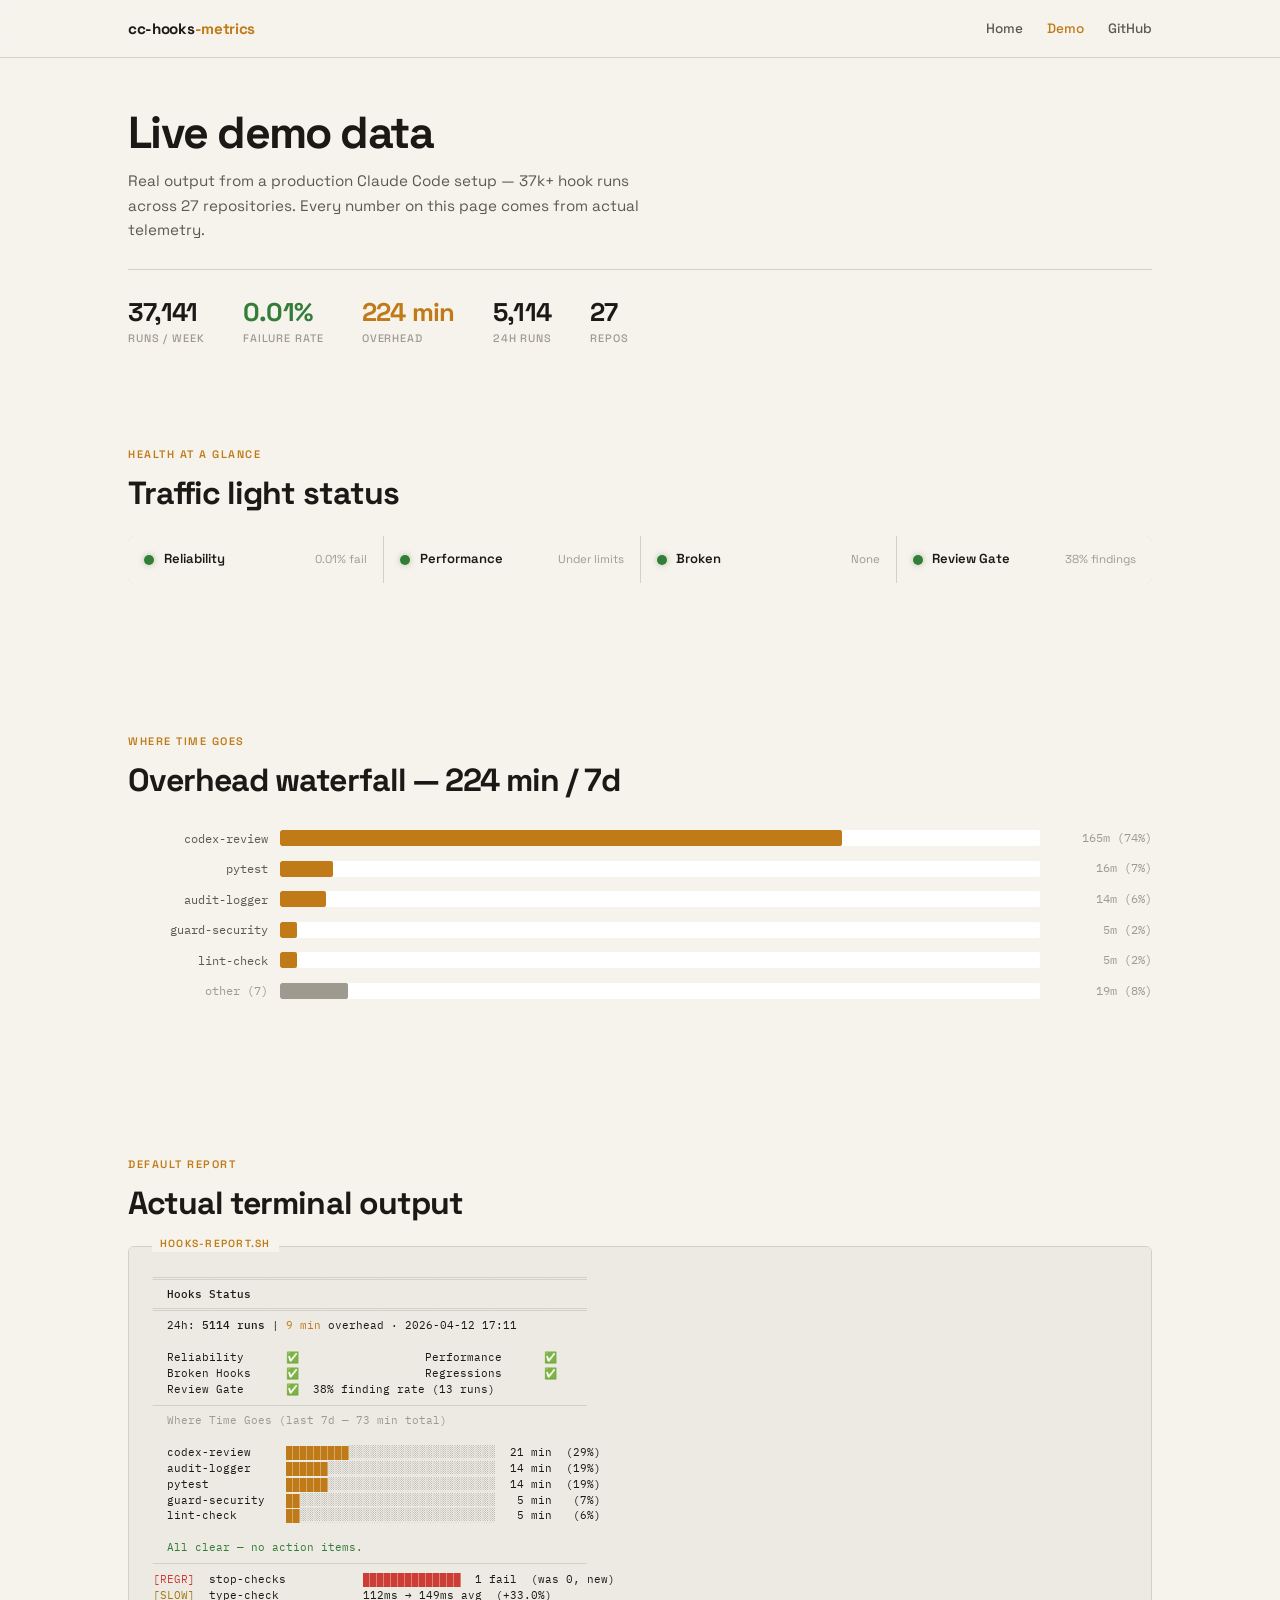
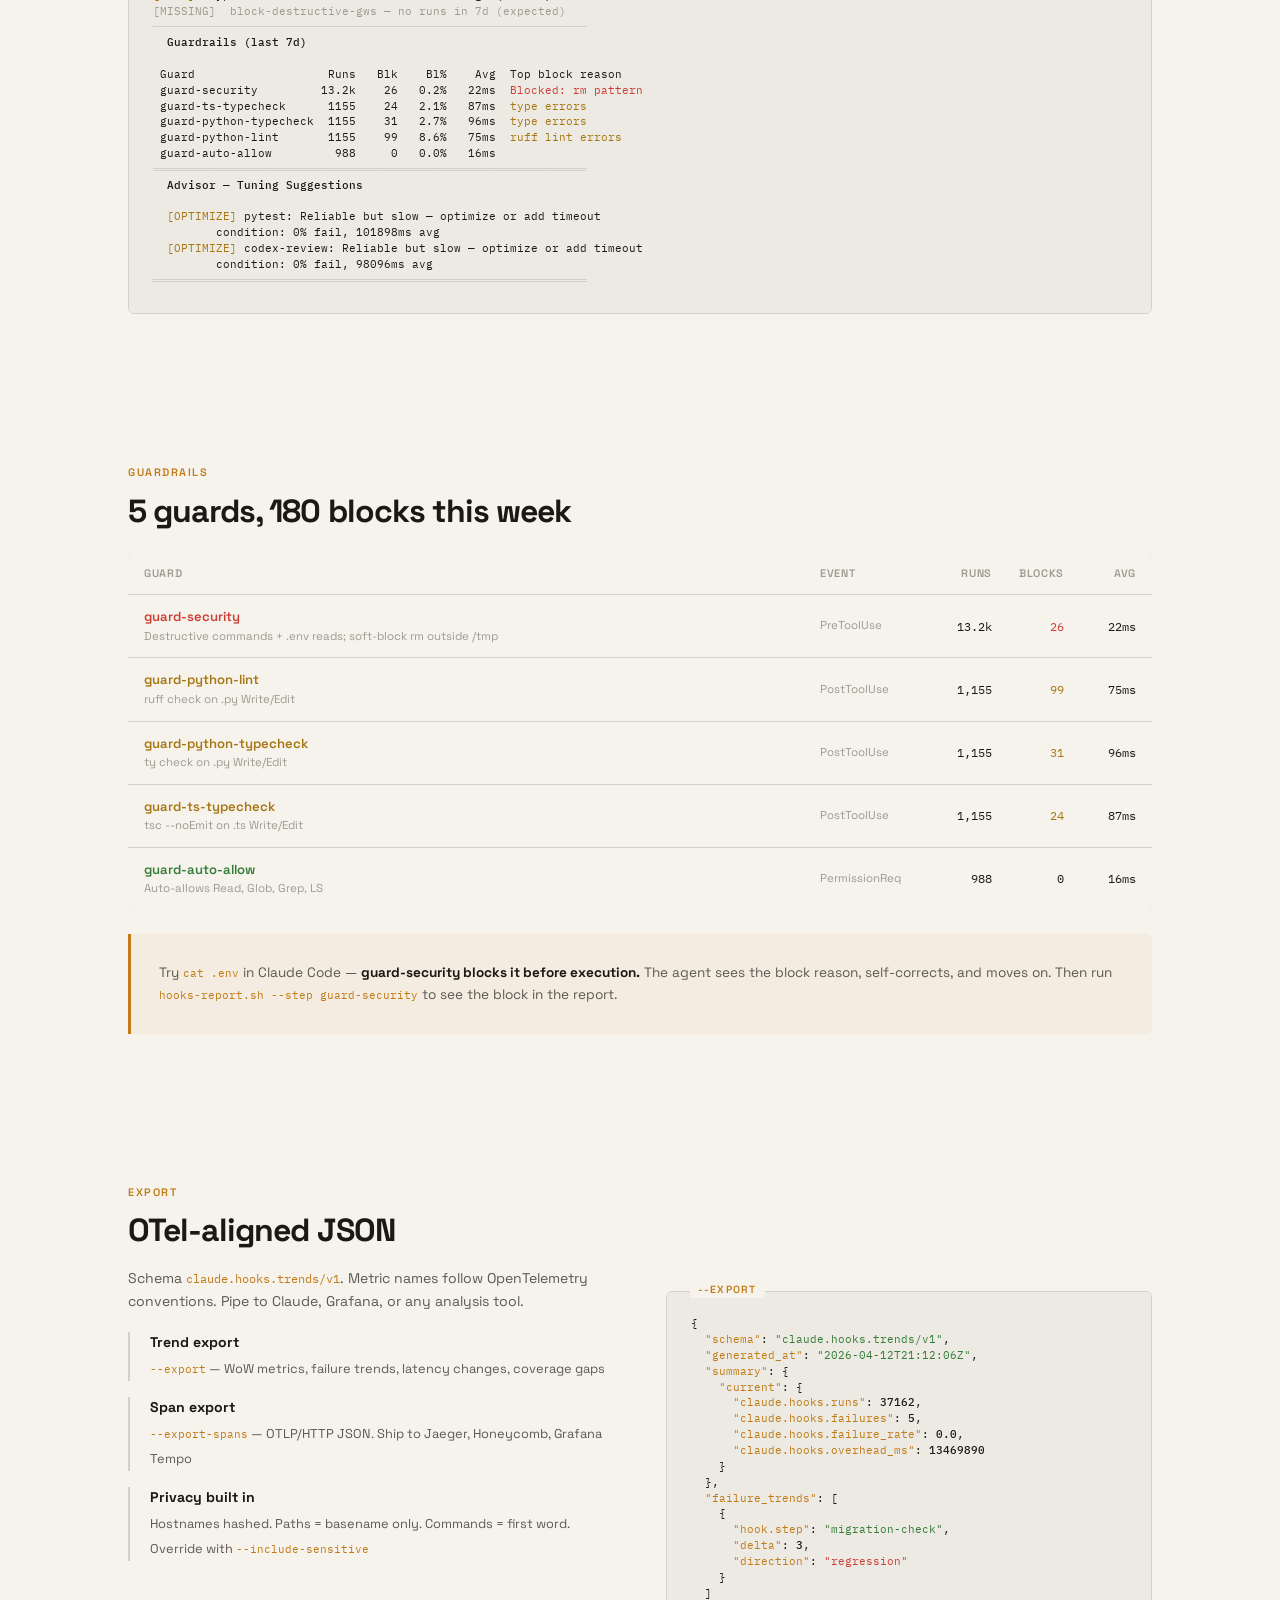
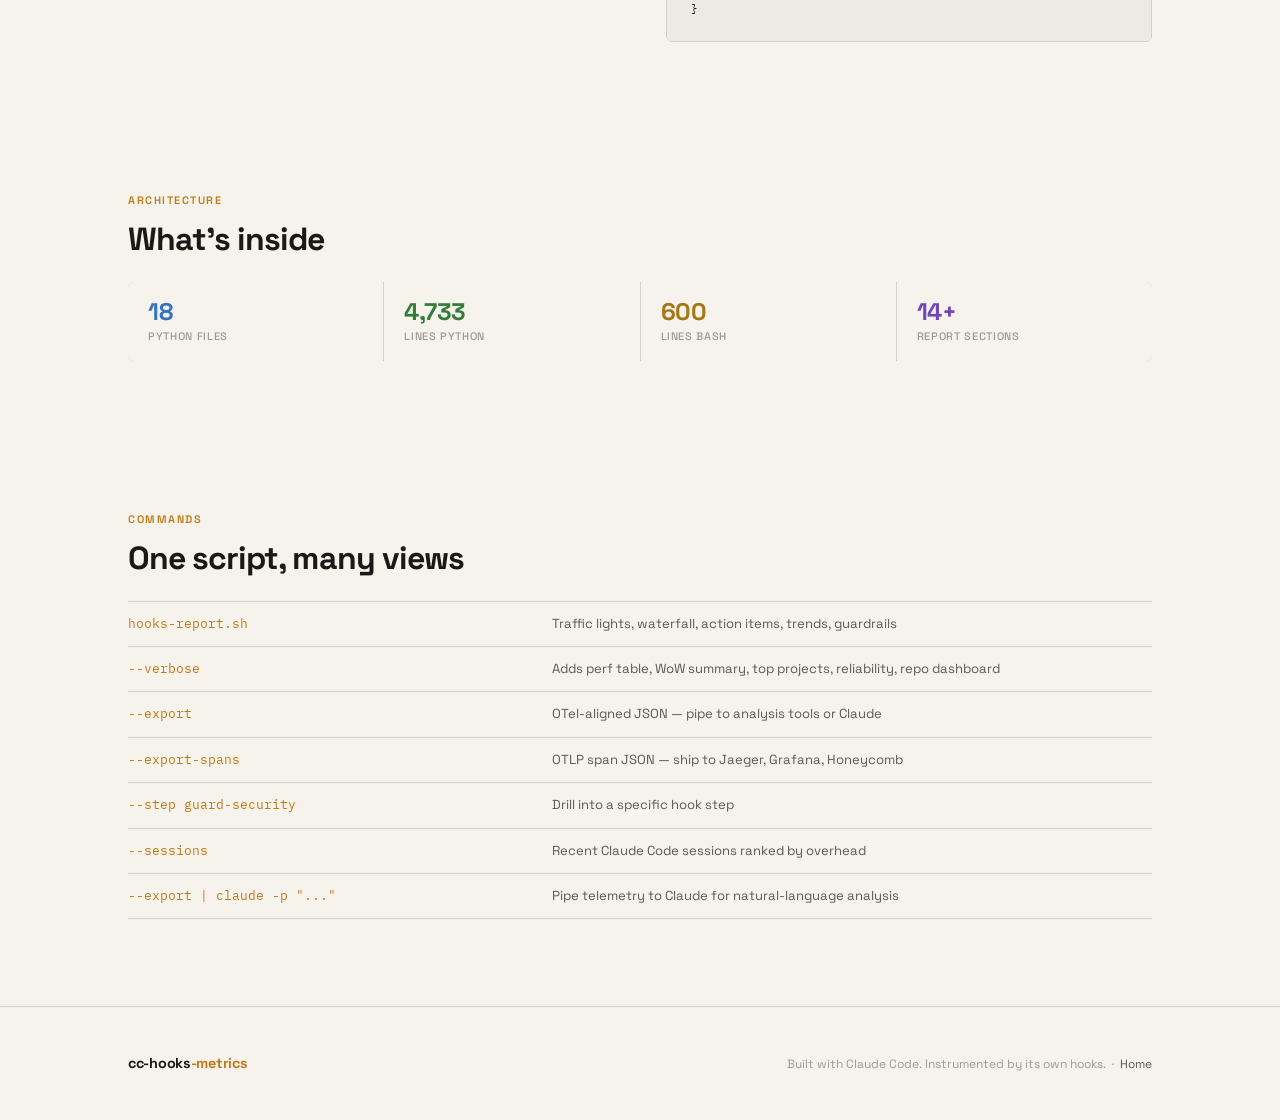
==== commit c4d96c58: "docs: reflect soft-block guardrail and refresh LOC stats - CLAUDE.md: guardrail table and PreToolUse" ====
--- a/docs/demo.html
+++ b/docs/demo.html
@@ -249,7 +249,7 @@
     <div class="guard-row">
       <div>
         <div class="g-name" style="color:var(--red)">guard-security</div>
-        <div class="g-sub">Destructive commands + .env reads</div>
+        <div class="g-sub">Destructive commands + .env reads; soft-block rm outside /tmp</div>
       </div>
       <div class="g-sub hide-sm">PreToolUse</div>
       <div class="g-val">13.2k</div>
@@ -364,15 +364,15 @@
 
   <div class="numbers reveal reveal-d1">
     <div class="num-item">
-      <div class="num-val" style="color:var(--blue)">15</div>
+      <div class="num-val" style="color:var(--blue)">18</div>
       <div class="num-label">Python files</div>
     </div>
     <div class="num-item">
-      <div class="num-val" style="color:var(--green)">3,907</div>
+      <div class="num-val" style="color:var(--green)">4,733</div>
       <div class="num-label">Lines Python</div>
     </div>
     <div class="num-item">
-      <div class="num-val" style="color:var(--yellow)">579</div>
+      <div class="num-val" style="color:var(--yellow)">600</div>
       <div class="num-label">Lines Bash</div>
     </div>
     <div class="num-item">
